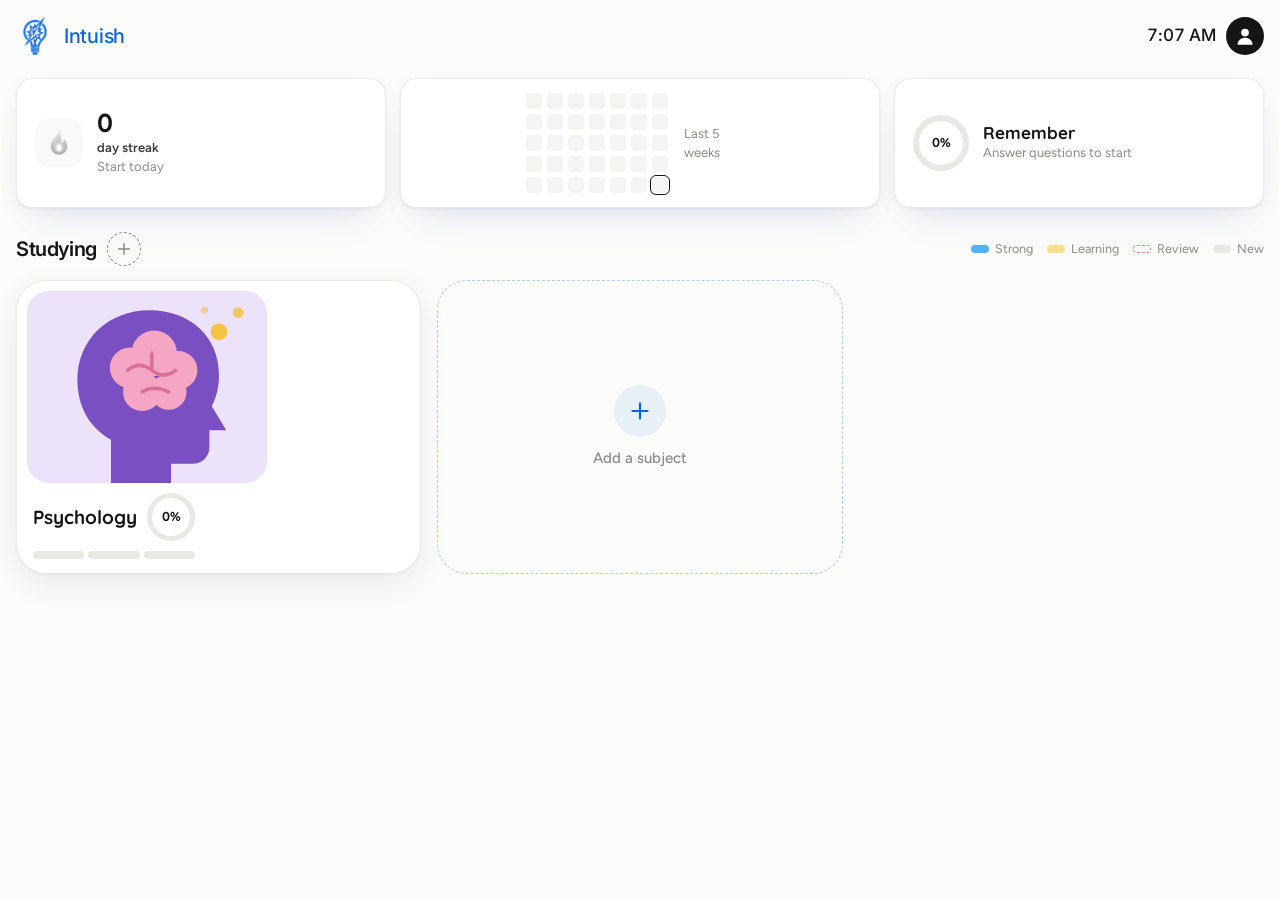
==== index.html @ 6417cefc "Intuish website and web app Website at the root, app at /app/, published to GitHub Pages by the work" ====
<!doctype html>
<html lang="en">
<head>
<meta charset="utf-8">
<meta name="viewport" content="width=device-width,initial-scale=1,viewport-fit=cover">
<meta name="apple-mobile-web-app-capable" content="yes">
<meta name="apple-mobile-web-app-title" content="Intuish">
<meta name="theme-color" content="#FBFBFA">
<title>Intuish</title>
<link rel="icon" type="image/png" href="img/favicon.png">
<link rel="apple-touch-icon" href="img/apple-touch-icon.png">
<link rel="manifest" href="manifest.webmanifest">
<link rel="preconnect" href="https://fonts.googleapis.com">
<link rel="preconnect" href="https://fonts.gstatic.com" crossorigin>
<link rel="stylesheet" href="https://fonts.googleapis.com/css2?family=Quicksand:wght@500;600;700&family=Figtree:wght@400;500;600&family=Inter:wght@400;500;600&display=swap">
<link rel="stylesheet" href="css/styles.css">
<link rel="stylesheet" href="css/app.css">
</head>
<body>

<!-- Home -->
<div id="homeView" hidden>
  <div class="wrap">
    <header class="h-top">
      <div class="h-mark"><img class="logo" src="img/logo.png" alt="" width="36" height="36">Intuish</div>
      <div class="h-right">
        <a class="rem-pill" id="remPill" href="#/remember" hidden><svg width="15" height="15" viewBox="0 0 24 24" fill="none" stroke="currentColor" stroke-width="2" stroke-linecap="round" stroke-linejoin="round"><rect x="4" y="6" width="14" height="14" rx="3"/><path d="M8 3h11a2 2 0 0 1 2 2v11"/></svg>Remember <b id="remCount">0</b></a>
        <span class="h-clock" id="homeClock">--:--</span>
        <button class="avatar" id="avatarBtn" aria-label="Settings" aria-haspopup="menu">L</button>
      </div>
    </header>
    <section class="pulse" id="pulse" aria-label="Your study rhythm"></section>
    <div class="sec-h">
      <div style="display:flex;align-items:center;gap:10px"><h3>Studying</h3><button class="addsm" id="addSubj" aria-label="Add a subject"><svg width="18" height="18" viewBox="0 0 24 24" fill="none" stroke="currentColor" stroke-width="2" stroke-linecap="round"><path d="M12 5v14M5 12h14"/></svg></button></div>
      <div class="legend"><span><i class="sw s"></i>Strong</span><span><i class="sw l"></i>Learning</span><span><i class="sw r"></i>Review</span><span><i class="sw n"></i>New</span></div>
    </div>
    <section class="grid" id="grid"></section>
  </div>
</div>

<!-- Ready screen -->
<div id="readyView" hidden>
  <div class="rv">
    <header class="rv-top"><a class="back" id="rvBack" href="#/"><svg width="18" height="18" viewBox="0 0 24 24" fill="none" stroke="currentColor" stroke-width="2" stroke-linecap="round" stroke-linejoin="round"><path d="M15 18l-6-6 6-6"/></svg><span id="rvSubj">Home</span></a><span class="course" id="rvCourse"></span><span class="brand-mini"><img src="img/logo.png" alt="" width="26" height="26"><b>Intuish</b></span></header>
    <main class="rv-main">
      <div class="rv-crumbs" id="rvCrumbs"></div>
      <h1 id="rvTitle"></h1>
      <div class="rv-facts" id="rvFacts"></div>
      <button class="rv-go" id="rvGo">I’m ready to practice <span aria-hidden="true">→</span></button>
      <button class="ghost" id="rvRestart" hidden>Start this lesson over</button>
    </main>
  </div>
</div>

<!-- Remember -->
<div id="rememberView" hidden>
  <div class="rv">
    <header class="rv-top"><a class="back" href="#/"><svg width="18" height="18" viewBox="0 0 24 24" fill="none" stroke="currentColor" stroke-width="2" stroke-linecap="round" stroke-linejoin="round"><path d="M15 18l-6-6 6-6"/></svg><span>Home</span></a><span class="course">Remember</span><span class="h-clock rem-clock" id="remClock"></span></header>
    <main class="rem-main">
      <section class="panel activity rem-panel">
        <div class="act-head"><div class="act-title"><h2 id="remTitle">Remember</h2><span class="count" id="remCountTop"></span></div><div class="dots" id="remDots"></div></div>
        <div class="act-body" id="remBody"></div>
        <div class="act-foot" id="remFoot"></div>
      </section>
    </main>
  </div>
</div>

<!-- Study Screen -->
<div id="studyView" hidden>
<div class="app" id="app">
  <header class="top">
    <a class="back" id="backBtn" href="#/"><svg width="18" height="18" viewBox="0 0 24 24" fill="none" stroke="currentColor" stroke-width="2" stroke-linecap="round" stroke-linejoin="round"><path d="M15 18l-6-6 6-6"/></svg><span id="backLabel">Home</span></a>
    <div class="course" id="courseName"></div>
    <div class="right">
      <div class="clock" aria-live="off"><b id="clock">--:--</b><span id="studying" hidden></span></div>
      <button class="icon-btn" id="moreBtn" aria-label="More" aria-haspopup="menu"><svg width="18" height="18" viewBox="0 0 24 24" fill="currentColor"><circle cx="5" cy="12" r="1.8"/><circle cx="12" cy="12" r="1.8"/><circle cx="19" cy="12" r="1.8"/></svg></button>
    </div>
  </header>

  <div class="seg-row"><div class="seg" role="group" aria-label="Show">
    <button id="segVideo" aria-pressed="false">Video</button>
    <button id="segStudy" aria-pressed="true">Study</button>
  </div></div>

  <main class="stage" id="stage" data-pane="study">
    <section class="panel lesson" aria-label="Lesson">
      <div class="lesson-head"><div class="crumbs" id="crumbs"></div><div class="meta"><span id="chanLine"></span><a id="ytLink" href="#" target="_blank" rel="noopener">Open on YouTube ↗</a></div></div>
      <h1 id="lessonTitle"></h1>

      <div class="player-slot">
      <div class="player" id="player">
        <div class="mini-bar" id="miniBar">
          <span class="t" id="miniTitle"></span>
          <button id="miniExpand" aria-label="Expand video"><svg width="16" height="16" viewBox="0 0 24 24" fill="none" stroke="currentColor" stroke-width="2" stroke-linecap="round"><path d="M4 9V4h5M20 9V4h-5M4 15v5h5M20 15v5h-5"/></svg></button>
          <button id="miniDock" aria-label="Return to split view"><svg width="16" height="16" viewBox="0 0 24 24" fill="none" stroke="currentColor" stroke-width="2" stroke-linecap="round"><rect x="3" y="5" width="18" height="14" rx="3"/><path d="M12 5v14"/></svg></button>
        </div>
        <div class="fs-top"><button class="fs-return" id="fsReturn"><svg width="18" height="18" viewBox="0 0 24 24" fill="none" stroke="currentColor" stroke-width="2" stroke-linecap="round" stroke-linejoin="round"><path d="M15 18l-6-6 6-6"/></svg>Return to Study</button><b id="fsTitle"></b></div>
        <button class="fs-note-btn" id="fsNoteBtn" aria-label="Write a note" aria-expanded="false" title="Note (N)"><svg width="18" height="18" viewBox="0 0 24 24" fill="none" stroke="currentColor" stroke-width="1.8" stroke-linecap="round" stroke-linejoin="round"><path d="M4 20h4L19 9a2.8 2.8 0 0 0-4-4L4 16z"/><path d="M13.5 6.5l4 4"/></svg></button>
        <form class="fs-note" id="fsNote" hidden><input id="fsNoteText" type="text" maxlength="280" autocomplete="off" enterkeyhint="done" placeholder="Add a note about this lesson" aria-label="New note"><button class="note-add" type="submit">Add</button></form>
        <div class="frame" id="frame">
          <div class="yt-host"><div id="yt"></div></div>
          <div class="yt-shield" id="shield" aria-hidden="true"></div>
          <div class="vid-cover" id="cover"><img id="coverImg" alt=""><div class="vid-msg" id="vidMsg" hidden></div></div>
          <button class="bigplay" id="bigPlay" aria-label="Play"><svg width="24" height="24" viewBox="0 0 24 24" fill="currentColor"><path d="M8 5.5v13l11-6.5z"/></svg></button>
        </div>
        <div class="controls">
          <button class="ctl primary" id="playBtn" aria-label="Play"></button>
          <button class="ctl hide-mini" id="backTen" aria-label="Back 10 seconds"><svg width="20" height="20" viewBox="0 0 24 24" fill="none" stroke="currentColor" stroke-width="1.8" stroke-linecap="round" stroke-linejoin="round"><path d="M3 12a9 9 0 1 0 3-6.7L3 8"/><path d="M3 3v5h5"/><text x="12" y="15.5" font-size="7.5" font-family="Figtree,Arial" font-weight="700" text-anchor="middle" fill="currentColor" stroke="none">10</text></svg></button>
          <button class="ctl hide-mini" id="fwdTen" aria-label="Forward 10 seconds"><svg width="20" height="20" viewBox="0 0 24 24" fill="none" stroke="currentColor" stroke-width="1.8" stroke-linecap="round" stroke-linejoin="round"><path d="M21 12a9 9 0 1 1-3-6.7L21 8"/><path d="M21 3v5h-5"/><text x="12" y="15.5" font-size="7.5" font-family="Figtree,Arial" font-weight="700" text-anchor="middle" fill="currentColor" stroke="none">10</text></svg></button>
          <input class="scrub" id="scrub" type="range" min="0" max="100" step="1" value="0" aria-label="Seek">
          <span class="time" id="time">0:00 / 0:00</span>
          <div class="vol hide-mini">
            <button class="ctl" id="muteBtn" aria-label="Mute"></button>
            <input id="vol" type="range" min="0" max="100" value="80" aria-label="Volume">
          </div>
          <button class="ctl hide-mini" id="speedBtn" aria-label="Playback speed">1×</button>
          <button class="ctl hide-mini expand-btn" id="expandBtn" aria-label="Expand video"><svg width="18" height="18" viewBox="0 0 24 24" fill="none" stroke="currentColor" stroke-width="2" stroke-linecap="round"><path d="M4 9V4h5M20 9V4h-5M4 15v5h5M20 15v5h-5"/></svg><span>Expand</span></button>
          <button class="ctl fs-exit" id="fsExit" aria-label="Exit full screen"><svg width="20" height="20" viewBox="0 0 24 24" fill="none" stroke="currentColor" stroke-width="2" stroke-linecap="round"><path d="M9 4v5H4M15 4v5h5M9 20v-5H4M15 20v-5h5"/></svg></button>
          <button class="ctl hide-mini" id="miniBtn" aria-label="Mini player" title="Mini player"><svg width="18" height="18" viewBox="0 0 24 24" fill="none" stroke="currentColor" stroke-width="2" stroke-linecap="round"><rect x="3" y="4" width="18" height="16" rx="3"/><rect x="12" y="12" width="6" height="5" rx="1.2" fill="currentColor" stroke="none"/></svg></button>
        </div>
      </div>
      </div>
      <div class="doc-slot" id="docSlot" hidden></div>
      <section class="notes lesson-notes" id="notes" aria-label="Notes for this lesson"></section>
    </section>

    <div class="divider" id="divider" role="separator" aria-orientation="vertical" aria-label="Resize video and study panels" tabindex="0" aria-valuemin="30" aria-valuemax="70" aria-valuenow="50"><span class="split-tip" id="splitTip">50 / 50</span></div>

    <section class="panel activity" aria-label="Study activity">
      <div class="act-head">
        <div class="act-title"><h2 id="actTitle"></h2><span class="count" id="count"></span></div>
        <div class="dots" id="dots"></div>
      </div>
      <div class="act-body" id="actBody"></div>
      <div class="act-foot" id="actFoot"></div>
    </section>
  </main>
</div>
</div>

<script src="js/art.js"></script>
<script src="js/content.js"></script>
<script src="js/content2.js"></script>
<script src="js/content3.js"></script>
<script src="js/config.js"></script>
<script src="js/app.js"></script>
</body>
</html>
---- css/styles.css ----
:root{
  --bg:#FBFBFA; --surface:#FFFFFF; --soft:#F4F4F2; --soft-2:#E6E6E3; --line:#EAEAE7;
  --ink:#151515; --ink-2:#3C3C3A; --muted:#8A8A86; --on-ink:#FFFFFF;
  --i1:#1B1B1B; --i2:#5A5A58; --i3:#A9A9A5; --i4:#D5D5D1; --i5:#FFFFFF;
  --shadow:0 1px 2px rgba(20,20,20,.04),0 10px 30px rgba(20,20,20,.07);
  --shadow-float:0 2px 6px rgba(20,20,20,.08),0 24px 60px rgba(20,20,20,.22);
  --display:"Quicksand","Nunito","Varela Round",ui-rounded,system-ui,sans-serif;
  --body:"Figtree","Helvetica Neue",Arial,system-ui,sans-serif;
}
@media (prefers-color-scheme:dark){
  :root:not([data-theme="light"]){
    color-scheme:dark;
    --bg:#0E0E0F; --surface:#18181A; --soft:#212124; --soft-2:#2A2A2D; --line:#2C2C30;
    --ink:#F1F1EE; --ink-2:#CBCBC7; --muted:#8A8A86; --on-ink:#121212;
    --i1:#F1F1EE; --i2:#9A9A96; --i3:#55555A; --i4:#34343A; --i5:#18181A;
    --shadow:0 1px 2px rgba(0,0,0,.3),0 10px 30px rgba(0,0,0,.35);
    --shadow-float:0 2px 6px rgba(0,0,0,.4),0 24px 60px rgba(0,0,0,.6);
  }
}
:root[data-theme="dark"]{
  color-scheme:dark;
  --bg:#0E0E0F; --surface:#18181A; --soft:#212124; --soft-2:#2A2A2D; --line:#2C2C30;
  --ink:#F1F1EE; --ink-2:#CBCBC7; --muted:#8A8A86; --on-ink:#121212;
  --i1:#F1F1EE; --i2:#9A9A96; --i3:#55555A; --i4:#34343A; --i5:#18181A;
  --shadow:0 1px 2px rgba(0,0,0,.3),0 10px 30px rgba(0,0,0,.35);
  --shadow-float:0 2px 6px rgba(0,0,0,.4),0 24px 60px rgba(0,0,0,.6);
}
*,*::before,*::after{box-sizing:border-box}
body{margin:0;background:var(--bg);color:var(--ink);font-family:var(--body);font-size:15px;line-height:1.45;-webkit-font-smoothing:antialiased}
button{font:inherit;color:inherit;background:none;border:0;cursor:pointer;padding:0;text-align:inherit}
a{color:inherit;text-decoration:none}
button:focus-visible,a:focus-visible{outline:2px solid var(--ink);outline-offset:3px}
svg{display:block}

.wrap{max-width:1280px;margin:0 auto;padding-inline:16px;padding-block:12px 16px;display:flex;flex-direction:column;gap:14px;height:100vh;height:100dvh}
.h-top{display:flex;align-items:center;justify-content:space-between;gap:12px;min-height:48px}
.h-mark{display:flex;align-items:center;gap:10px;font-family:var(--display);font-weight:700;font-size:18px}
.h-mark i{width:38px;height:38px;border-radius:12px;background:var(--ink);color:var(--on-ink);display:grid;place-items:center}
.h-right{display:flex;align-items:center;gap:10px}
.h-clock{font-family:var(--display);font-weight:700;font-size:17px;font-variant-numeric:tabular-nums}
.avatar{width:38px;height:38px;border-radius:50%;background:var(--ink);color:var(--on-ink);display:grid;place-items:center;font-family:var(--display);font-weight:700}

.row1{display:grid;grid-template-columns:minmax(0,2fr) minmax(0,1fr);gap:16px}
/* Continue */
.cont{display:grid;grid-template-columns:minmax(0,1.15fr) minmax(0,1fr);gap:20px;align-items:center;background:var(--surface);color:var(--ink);border:1px solid var(--line);border-radius:30px;padding:14px 22px 14px 14px;box-shadow:var(--shadow);transition:transform .2s}
.cont:hover{transform:translateY(-2px)}
.thumb{position:relative;aspect-ratio:16/10;border-radius:20px;overflow:hidden;background:linear-gradient(160deg,#D6D6D2,#A8A8A3)}
.thumb .play{position:absolute;left:50%;top:44%;transform:translate(-50%,-50%);width:58px;height:58px;border-radius:50%;background:rgba(18,18,18,.82);color:#fff;display:grid;place-items:center}
.thumb .bar{position:absolute;left:14px;right:14px;bottom:12px;height:4px;border-radius:4px;background:rgba(255,255,255,.45)}
.thumb .bar b{display:block;height:100%;width:39%;border-radius:4px;background:#fff}
.cont-info{display:flex;flex-direction:column;gap:12px;min-width:0}
.h-tag{align-self:flex-start;display:inline-flex;align-items:center;gap:6px;height:28px;padding:0 12px;border-radius:999px;background:var(--soft);font-size:13px;font-weight:600}
.cont h2{margin:0;font-family:var(--display);font-weight:700;font-size:clamp(22px,2.6vw,32px);line-height:1.12;text-wrap:balance}
.facts{display:flex;gap:16px;flex-wrap:wrap;font-size:13.5px;color:var(--muted);font-variant-numeric:tabular-nums}
.facts span{display:inline-flex;align-items:center;gap:6px}
.go{align-self:flex-start;width:52px;height:52px;border-radius:50%;background:var(--ink);color:var(--on-ink);display:grid;place-items:center;margin-top:4px}

/* Remember */
.side{display:grid;grid-template-rows:1fr auto;gap:16px}
.card{background:var(--surface);border-radius:30px;box-shadow:var(--shadow)}
.rem{padding:20px;display:flex;align-items:center;gap:18px;transition:transform .2s}
.rem:hover{transform:translateY(-2px)}
.stack{position:relative;width:92px;height:104px;flex:none}
.stack i{position:absolute;inset:0;border-radius:18px;border:1.5px solid var(--line);background:var(--surface)}
.stack i:nth-child(1){transform:rotate(-10deg) translate(-6px,4px);background:var(--soft)}
.stack i:nth-child(2){transform:rotate(-4deg) translate(-2px,2px);background:var(--soft)}
.stack i:nth-child(3){display:grid;place-items:center;border-color:var(--ink);font-family:var(--display);font-weight:700;font-size:40px;font-variant-numeric:tabular-nums}
.rem-t{display:flex;flex-direction:column;gap:4px}
.rem-t b{font-family:var(--display);font-size:20px;font-weight:700}
.rem-t span{font-size:13.5px;color:var(--muted)}
.week{padding:16px 20px;display:flex;flex-direction:column;gap:10px}
.week-bars{display:grid;grid-template-columns:repeat(7,1fr);gap:8px;align-items:end;height:64px}
.week-bars div{display:flex;flex-direction:column;align-items:center;gap:6px;height:100%;justify-content:flex-end}
.week-bars b{width:100%;max-width:26px;border-radius:8px;background:var(--soft-2)}
.week-bars b.on{background:var(--ink)}
.week-bars span{font-size:11px;color:var(--muted);font-weight:600}
.week-h{display:flex;justify-content:space-between;align-items:baseline;font-size:13px;color:var(--muted)}
.week-h b{font-family:var(--display);color:var(--ink);font-size:17px;font-variant-numeric:tabular-nums}

/* Subjects */
.sec-h{display:flex;align-items:center;justify-content:space-between;gap:12px;margin-top:6px}
.sec-h h3{margin:0;font-family:var(--display);font-weight:700;font-size:20px}
.legend{display:flex;gap:14px;font-size:12.5px;color:var(--muted);flex-wrap:wrap}
.legend span{display:inline-flex;align-items:center;gap:6px}
.sw{width:18px;height:8px;border-radius:4px}
.sw.s{background:var(--ink)} .sw.l{background:var(--i3)} .sw.r{border:1.5px dashed var(--muted)} .sw.n{background:var(--soft-2)}
.grid{flex:1;min-height:0;display:grid;grid-template-columns:repeat(3,minmax(0,1fr));grid-template-rows:repeat(2,minmax(0,1fr));gap:16px}
.tile{position:relative;display:flex;flex-direction:column;background:var(--surface);border-radius:30px;box-shadow:var(--shadow);overflow:hidden;transition:transform .2s,box-shadow .2s;text-align:left}
.tile:hover{transform:translateY(-3px);box-shadow:var(--shadow-float)}
.art{flex:1;min-height:0;background:var(--soft);margin:10px 10px 0;border-radius:22px;display:grid;place-items:center;overflow:hidden}
.p-head .art{flex:none}
.art svg{width:100%;height:100%}
.tile-b{padding:14px 16px 16px;display:flex;flex-direction:column;gap:12px}
.tile-h{display:flex;align-items:center;justify-content:space-between;gap:10px}
.tile-h b{font-family:var(--display);font-weight:700;font-size:19px}
.segs{display:flex;gap:4px}
.segs i{flex:1;height:8px;border-radius:4px;background:var(--soft-2)}
.segs i.s{background:var(--ink)} .segs i.l{background:var(--i3)} .segs i.r{background:transparent;border:1.5px dashed var(--muted)}
.ring{position:relative;flex:none}
.ring span{position:absolute;inset:0;display:grid;place-items:center;font-family:var(--display);font-weight:700;font-size:13px;font-variant-numeric:tabular-nums}
.due{position:absolute;top:20px;right:20px;min-width:28px;height:28px;padding:0 8px;border-radius:999px;background:var(--ink);color:var(--on-ink);display:grid;place-items:center;font-size:13px;font-weight:700}
.addsm{width:34px;height:34px;border-radius:50%;border:1.5px dashed var(--muted);display:grid;place-items:center;color:var(--muted)}
.addsm:hover{border-color:var(--ink);color:var(--ink)}
.add{display:grid;place-items:center;border:2px dashed var(--line);border-radius:30px;min-height:120px;color:var(--muted);transition:border-color .2s,color .2s}
.add:hover{border-color:var(--ink);color:var(--ink)}
.add div{display:flex;flex-direction:column;align-items:center;gap:8px;font-weight:600;font-size:14px}

/* Video cards */
.rail{display:grid;grid-auto-flow:column;grid-auto-columns:minmax(230px,1fr);gap:16px;overflow-x:auto;scroll-snap-type:x mandatory;padding-bottom:6px;scrollbar-width:thin}
.vcard{display:flex;flex-direction:column;gap:10px;scroll-snap-align:start;min-width:0}
.vthumb{position:relative;aspect-ratio:16/9;border-radius:18px;overflow:hidden;background:var(--soft-2);box-shadow:var(--shadow);transition:transform .2s}
.vcard:hover .vthumb{transform:translateY(-2px)}
.vthumb svg{position:absolute;inset:0}
.dur{position:absolute;right:8px;bottom:10px;background:rgba(0,0,0,.82);color:#fff;font-size:11.5px;font-weight:600;padding:2px 6px;border-radius:6px;font-variant-numeric:tabular-nums}
.vprog{position:absolute;left:0;right:0;bottom:0;height:4px;background:rgba(255,255,255,.45)}
.vprog b{display:block;height:100%;background:#FF0033}
.vmeta{display:grid;grid-template-columns:34px 1fr;gap:10px;align-items:start}
.av{width:34px;height:34px;border-radius:50%;display:grid;place-items:center;color:#fff;font-weight:700;font-size:13px}
.vmeta b{display:block;font-weight:600;font-size:14.5px;line-height:1.3;display:-webkit-box;-webkit-line-clamp:2;-webkit-box-orient:vertical;overflow:hidden}
.vmeta span{font-size:12.5px;color:var(--muted)}
.lessons{display:grid;grid-template-columns:repeat(auto-fill,minmax(200px,1fr));gap:14px}
.thumb>svg{position:absolute;inset:0}

/* Subject view */
.scrim{position:fixed;inset:0;z-index:50;background:rgba(14,14,15,.35);display:grid;place-items:center;padding:16px;animation:fade .2s ease both}
@keyframes fade{from{opacity:.001}to{opacity:1}}
@keyframes rise{from{opacity:.001;transform:translateY(10px)}to{opacity:1;transform:none}}
.h-panel{width:min(880px,100%);max-height:calc(100% - 16px);overflow:auto;background:var(--surface);border-radius:32px;box-shadow:var(--shadow-float);padding:20px;display:flex;flex-direction:column;gap:20px;animation:rise .3s ease both}
.p-head{display:grid;grid-template-columns:140px 1fr auto;gap:20px;align-items:center}
.p-head .art{margin:0;aspect-ratio:1;border-radius:24px}
.p-head h2{margin:0;font-family:var(--display);font-weight:700;font-size:30px}
.p-head p{margin:4px 0 0;color:var(--muted);font-size:14px}
.x{width:40px;height:40px;border-radius:50%;background:var(--soft);display:grid;place-items:center;align-self:start}
.orbs{display:grid;grid-template-columns:repeat(auto-fill,minmax(118px,1fr));gap:18px 12px}
.orb{display:flex;flex-direction:column;align-items:center;gap:8px;text-align:center;border-radius:20px;padding:8px 4px}
.orb:hover .globe{transform:scale(1.05)}
.orb[aria-pressed="true"] .globe{outline:2px solid var(--ink);outline-offset:4px}
.globe{width:92px;height:92px;border-radius:50%;transition:transform .2s}
.orb b{font-size:13.5px;font-weight:600;line-height:1.25}
.orb small{font-size:12px;color:var(--muted);font-variant-numeric:tabular-nums;margin-top:-6px}
.detail{display:flex;align-items:center;gap:14px;flex-wrap:wrap;padding:14px 16px;border-radius:22px;background:var(--soft);animation:rise .25s ease both}
.detail .h-t{flex:1;min-width:160px}
.detail .h-t b{display:block;font-family:var(--display);font-size:18px;font-weight:700}
.detail .h-t span{font-size:13px;color:var(--muted)}
.act{height:44px;padding:0 16px;border-radius:999px;display:inline-flex;align-items:center;gap:8px;font-weight:600;font-size:14px;background:var(--surface);border:1.5px solid var(--line)}
.act:hover{border-color:var(--ink)}
.act.h-primary{background:var(--ink);color:var(--on-ink);border-color:var(--ink)}

@media (max-width:860px), (max-height:560px){ .wrap{height:auto} .grid{grid-template-columns:repeat(2,minmax(0,1fr));grid-template-rows:none;grid-auto-rows:minmax(240px,auto)} .grid .art{flex:none;aspect-ratio:10/8} }
@media (max-width:860px){ .row1{grid-template-columns:1fr} .side{grid-template-columns:1fr 1fr;grid-template-rows:auto} }
@media (max-width:560px){
  .cont{grid-template-columns:1fr;padding:12px 12px 18px}
  .cont-info{padding-inline:6px}
  .side{grid-template-columns:1fr}
  .grid{gap:12px}
  .tile-b{padding:12px}
  .tile-h b{font-size:16px}
  .p-head{grid-template-columns:80px 1fr auto;gap:14px}
  .p-head h2{font-size:22px}
  .legend{display:none}
}
.card,.tile{border:1px solid var(--line)}
@media (prefers-reduced-motion:reduce){*,*::before,*::after{animation:none!important;transition:none!important}}

/* ===== Study Screen ===== */

:root{
  --bg:#FBFBFA; --surface:#FFFFFF; --soft:#F4F4F2; --soft-2:#E8E8E5; --line:#EAEAE7;
  --ink:#151515; --ink-2:#3C3C3A; --muted:#8A8A86; --on-ink:#FFFFFF;
  --video-a:#D6D6D2; --video-b:#B4B4AF; --figure:#4A4A48; --figure-2:#6A6A67;
  --shadow:0 1px 2px rgba(20,20,20,.04),0 10px 30px rgba(20,20,20,.07);
  --shadow-float:0 2px 6px rgba(20,20,20,.08),0 24px 60px rgba(20,20,20,.22);
  --r-panel:28px; --r-md:18px; --r-pill:999px;
  --display:"Quicksand","Nunito","Varela Round",ui-rounded,system-ui,sans-serif;
  --body:"Figtree","Helvetica Neue",Arial,system-ui,sans-serif;
}
@media (prefers-color-scheme:dark){
  :root:not([data-theme="light"]){
    color-scheme:dark;
    --bg:#0E0E0F; --surface:#18181A; --soft:#212124; --soft-2:#2A2A2D; --line:#2C2C30;
    --ink:#F1F1EE; --ink-2:#CBCBC7; --muted:#8A8A86; --on-ink:#121212;
    --video-a:#2B2B2E; --video-b:#1E1E20; --figure:#0F0F10; --figure-2:#3A3A3E;
    --shadow:0 1px 2px rgba(0,0,0,.3),0 10px 30px rgba(0,0,0,.35);
    --shadow-float:0 2px 6px rgba(0,0,0,.4),0 24px 60px rgba(0,0,0,.6);
  }
}
:root[data-theme="dark"]{
  color-scheme:dark;
  --bg:#0E0E0F; --surface:#18181A; --soft:#212124; --soft-2:#2A2A2D; --line:#2C2C30;
  --ink:#F1F1EE; --ink-2:#CBCBC7; --muted:#8A8A86; --on-ink:#121212;
  --video-a:#2B2B2E; --video-b:#1E1E20; --figure:#0F0F10; --figure-2:#3A3A3E;
  --shadow:0 1px 2px rgba(0,0,0,.3),0 10px 30px rgba(0,0,0,.35);
  --shadow-float:0 2px 6px rgba(0,0,0,.4),0 24px 60px rgba(0,0,0,.6);
}
*,*::before,*::after{box-sizing:border-box}
html,body{height:100%}
body.in-study{overflow:hidden}
body{background:var(--bg);color:var(--ink);font-family:var(--body);font-size:15px;line-height:1.5;-webkit-font-smoothing:antialiased}
button{font:inherit;color:inherit;background:none;border:0;cursor:pointer;padding:0}
button:focus-visible,a:focus-visible,input:focus-visible,textarea:focus-visible,[tabindex]:focus-visible{outline:2px solid var(--ink);outline-offset:2px}
svg{display:block}

.app{height:100%;display:grid;grid-template-rows:auto minmax(0,1fr);gap:12px;padding:12px 16px 16px}

/* Top bar */
.top{display:grid;grid-template-columns:1fr auto 1fr;align-items:center;gap:12px;min-height:44px}
.back{justify-self:start;display:inline-flex;align-items:center;gap:6px;height:36px;padding:0 14px 0 10px;border-radius:var(--r-pill);background:var(--surface);border:1px solid var(--line);font-weight:500;font-size:14px}
.back:hover{border-color:var(--ink)}
.course{font-family:var(--display);font-weight:600;font-size:17px;letter-spacing:.01em;text-align:center;white-space:nowrap;overflow:hidden;text-overflow:ellipsis}
.right{justify-self:end;display:flex;align-items:center;gap:10px}
.clock{text-align:right;line-height:1.15}
.clock b{display:block;font-family:var(--display);font-weight:700;font-size:17px;font-variant-numeric:tabular-nums}
.clock span{font-size:11.5px;color:var(--muted);font-variant-numeric:tabular-nums}
.icon-btn{width:36px;height:36px;border-radius:50%;display:grid;place-items:center;background:var(--surface);border:1px solid var(--line)}
.icon-btn:hover{border-color:var(--ink)}

/* Segmented toggle (portrait) */
.seg{display:none;justify-self:center;background:var(--surface);border:1px solid var(--line);border-radius:var(--r-pill);padding:3px}
.seg button{height:30px;padding:0 18px;border-radius:var(--r-pill);font-size:13.5px;font-weight:500;color:var(--muted)}
.seg button[aria-pressed="true"]{background:var(--ink);color:var(--on-ink)}

/* Stage */
.stage{display:grid;grid-template-columns:minmax(0,1fr) 16px minmax(0,1fr);min-height:0;position:relative}
.panel{background:var(--surface);border-radius:var(--r-panel);box-shadow:var(--shadow);min-height:0;min-width:0;display:flex;flex-direction:column}
.lesson{padding:18px 20px 16px;gap:12px;overflow:hidden}
.lesson-head{display:flex;align-items:center;justify-content:space-between;gap:10px;flex-wrap:wrap}
.lesson-head .meta{gap:12px}
.player-slot{flex:1 1 auto;min-height:0;container-type:size;display:flex;justify-content:center;align-items:flex-start}
.crumbs{display:flex;align-items:center;gap:6px;font-size:12.5px;color:var(--muted);flex-wrap:wrap}
.crumbs i{font-style:normal;opacity:.6}
.lesson h1{font-family:var(--display);font-weight:600;font-size:clamp(20px,2.1vw,26px);line-height:1.2;margin:2px 0 0;text-wrap:balance}

.player{width:min(100cqw,calc((100cqh - 54px) * 16 / 9));margin-inline:auto;display:flex;flex-direction:column;gap:10px}
.mini-bar{display:none}
.frame{position:relative;aspect-ratio:16/9;max-width:100%;border-radius:var(--r-md);overflow:hidden;background:linear-gradient(160deg,var(--video-a),var(--video-b))}
.frame iframe,#yt{position:absolute;inset:0;width:100%;height:100%;border:0}
.sim{position:absolute;inset:0;cursor:pointer}
.sim .shape{position:absolute;border-radius:22px;background:var(--video-a);opacity:.55}
.sim .figure{position:absolute;left:50%;bottom:0;transform:translateX(-50%);width:44%;height:86%}
.sim .tag{position:absolute;left:12px;top:12px;font-size:11px;font-weight:600;letter-spacing:.06em;text-transform:uppercase;padding:4px 10px;border-radius:var(--r-pill);background:var(--surface);color:var(--ink-2)}
.caption{position:absolute;left:50%;bottom:14px;transform:translateX(-50%);max-width:86%;text-align:center;font-size:clamp(12px,1.25vw,14.5px);line-height:1.35;padding:6px 12px;border-radius:12px;background:rgba(18,18,18,.82);color:#fff}
.bigplay{position:absolute;left:50%;top:44%;transform:translate(-50%,-50%);width:64px;height:64px;border-radius:50%;background:rgba(18,18,18,.82);color:#fff;display:grid;place-items:center;transition:opacity .2s}
.frame.playing .bigplay{opacity:0;pointer-events:none}

.controls{display:flex;align-items:center;gap:4px;flex-wrap:nowrap}
@container (max-width:560px){ .player-slot .vol input,.player-slot .expand-btn span{display:none} }
@container (max-width:420px){ .player-slot #backTen,.player-slot #fwdTen,.player-slot #speedBtn{display:none} }
.ctl{height:34px;min-width:34px;padding:0 8px;border-radius:var(--r-pill);display:inline-grid;place-items:center;grid-auto-flow:column;gap:6px;font-size:13px;font-weight:500;color:var(--ink-2)}
.ctl:hover{background:var(--soft)}
.ctl.primary{background:var(--ink);color:var(--on-ink);width:38px;height:38px;padding:0}
.ctl.primary:hover{background:var(--ink)}
.time{font-size:12.5px;color:var(--muted);font-variant-numeric:tabular-nums;padding:0 4px;white-space:nowrap}
.scrub{flex:1 1 90px;min-width:60px}
.grow{flex:1}
input[type=range]{-webkit-appearance:none;appearance:none;height:18px;background:transparent;cursor:pointer;--p:0%}
input[type=range]::-webkit-slider-runnable-track{height:4px;border-radius:4px;background:linear-gradient(to right,var(--ink) var(--p),var(--soft-2) var(--p))}
input[type=range]::-moz-range-track{height:4px;border-radius:4px;background:var(--soft-2)}
input[type=range]::-moz-range-progress{height:4px;border-radius:4px;background:var(--ink)}
input[type=range]::-webkit-slider-thumb{-webkit-appearance:none;width:14px;height:14px;border-radius:50%;background:var(--ink);margin-top:-5px;border:2px solid var(--surface)}
input[type=range]::-moz-range-thumb{width:12px;height:12px;border-radius:50%;background:var(--ink);border:2px solid var(--surface)}
.vol{display:flex;align-items:center}
.vol input{width:56px}
.meta{display:flex;align-items:center;justify-content:space-between;gap:10px;font-size:13px;color:var(--muted);flex-wrap:wrap}
.meta b{color:var(--ink-2);font-weight:600}
.meta a{color:var(--muted);text-underline-offset:3px}
.meta a:hover{color:var(--ink)}
.lesson-foot{margin-top:auto;display:flex;flex-direction:column;gap:10px}
.ready{height:48px;border-radius:var(--r-pill);border:1.5px solid var(--ink);font-weight:600;display:flex;align-items:center;justify-content:center;gap:8px;font-size:15px}
.ready:hover{background:var(--ink);color:var(--on-ink)}
.lesson-foot .return-btn{display:none}

/* Divider */
.divider{position:relative;cursor:col-resize;touch-action:none;display:grid;place-items:center}
.divider::before{content:"";width:4px;height:44px;border-radius:4px;background:var(--line);transition:background .15s,height .15s}
.divider:hover::before,.divider.drag::before,.divider:focus-visible::before{background:var(--ink);height:64px}
.divider:focus-visible{outline:none}
.split-tip{position:absolute;top:50%;left:50%;transform:translate(-50%,-50%) translateY(-54px);background:var(--ink);color:var(--on-ink);font-size:12px;font-weight:600;padding:4px 10px;border-radius:var(--r-pill);white-space:nowrap;opacity:0;pointer-events:none;transition:opacity .15s;font-variant-numeric:tabular-nums}
.divider.drag .split-tip{opacity:1}
.stage.dragging iframe{pointer-events:none}
.stage.dragging{user-select:none;cursor:col-resize}

/* Activity */
.activity{overflow:hidden}
.act-head{padding:20px 24px 0;display:flex;flex-direction:column;gap:12px}
.act-title{display:flex;justify-content:space-between;align-items:baseline;gap:12px}
.act-title h2{margin:0;font-family:var(--display);font-weight:600;font-size:18px}
.count{font-family:var(--display);font-weight:700;font-variant-numeric:tabular-nums;font-size:16px;color:var(--ink-2)}
.dots{display:grid;grid-auto-flow:column;grid-auto-columns:1fr;gap:4px}
.dots i{height:3px;border-radius:3px;background:var(--soft-2)}
.dots i.done{background:var(--ink)}
.dots i.now{background:var(--muted)}
.act-body{flex:1;overflow:auto;padding:26px 24px 20px;display:flex;flex-direction:column}
.view{display:flex;flex-direction:column;gap:18px;max-width:620px;width:100%;margin-inline:auto;animation:rise .35s ease both}
@keyframes rise{from{opacity:.001;transform:translateY(8px)}to{opacity:1;transform:none}}
.eyebrow{display:flex;align-items:center;gap:8px;flex-wrap:wrap;font-size:12px;font-weight:600;letter-spacing:.07em;text-transform:uppercase;color:var(--muted)}
.chip{display:inline-flex;align-items:center;gap:6px;height:26px;padding:0 10px;border-radius:var(--r-pill);background:var(--soft);font-size:12px;font-weight:500;letter-spacing:0;text-transform:none;color:var(--ink-2)}
button.chip:hover{background:var(--soft-2)}
.prompt{font-family:var(--display);font-weight:600;font-size:clamp(20px,2vw,25px);line-height:1.3;margin:0;text-wrap:balance}
.lead{margin:0;color:var(--ink-2);max-width:60ch}
.muted{color:var(--muted)}
.options{display:flex;flex-direction:column;gap:10px;margin:0;padding:0;border:0}
.opt{display:flex;align-items:center;gap:14px;width:100%;text-align:left;padding:12px 16px 12px 12px;border-radius:var(--r-md);border:1.5px solid var(--line);background:var(--surface);font-size:15.5px;transition:border-color .15s,background .15s}
.opt:hover:not([disabled]){border-color:var(--muted)}
.opt .k{flex:none;width:30px;height:30px;border-radius:50%;display:grid;place-items:center;background:var(--soft);font-weight:600;font-size:13px}
.opt[aria-checked="true"]{border-color:var(--ink)}
.opt[aria-checked="true"] .k{background:var(--ink);color:var(--on-ink)}
.opt.right{background:var(--ink);color:var(--on-ink);border-color:var(--ink)}
.opt.right .k{background:var(--on-ink);color:var(--ink)}
.opt.wrong{border-style:dashed;border-color:var(--muted);color:var(--muted)}
.opt.wrong .k{background:transparent;border:1.5px dashed var(--muted);color:var(--muted)}
.opt[disabled]{cursor:default}
.opt .mark{margin-left:auto;flex:none}
textarea{width:100%;min-height:120px;resize:vertical;border:1.5px solid var(--line);border-radius:var(--r-md);padding:14px 16px;font:inherit;background:var(--surface);color:var(--ink)}
textarea:focus{border-color:var(--ink);outline:none}
.label{font-size:13px;font-weight:600;color:var(--ink-2)}
.hint{display:flex;gap:12px;padding:14px 16px;border-radius:var(--r-md);background:var(--soft);font-size:14.5px;color:var(--ink-2)}
.hint svg{flex:none;margin-top:2px}
.feedback{display:flex;flex-direction:column;gap:6px;padding:16px 18px;border-radius:var(--r-md);border:1.5px solid var(--line);animation:rise .3s ease both}
.feedback h3{margin:0;font-family:var(--display);font-weight:700;font-size:18px}
.feedback p{margin:0;color:var(--ink-2)}
.feedback .row{display:flex;align-items:center;gap:10px;flex-wrap:wrap;margin-top:6px}
.flag{display:inline-flex;align-items:center;gap:6px;height:28px;padding:0 12px;border-radius:var(--r-pill);border:1px solid var(--line);font-size:12.5px;font-weight:500;color:var(--ink-2)}
.flag[aria-pressed="true"]{background:var(--ink);color:var(--on-ink);border-color:var(--ink)}
.act-foot{padding:14px 24px 20px;display:flex;align-items:center;gap:8px;border-top:1px solid var(--line)}
.act-foot .grow{flex:1}
.ghost{height:40px;padding:0 14px;border-radius:var(--r-pill);display:inline-flex;align-items:center;gap:7px;font-size:14px;font-weight:500;color:var(--ink-2)}
.ghost:hover{background:var(--soft)}
.btn{height:46px;padding:0 22px;border-radius:var(--r-pill);background:var(--ink);color:var(--on-ink);font-weight:600;display:inline-flex;align-items:center;gap:8px;font-size:15px;transition:opacity .15s}
.btn[disabled]{opacity:.28;cursor:not-allowed}
.btn.outline{background:transparent;color:var(--ink);border:1.5px solid var(--ink)}
.stats{display:grid;grid-template-columns:repeat(3,minmax(0,1fr));gap:10px}
.stat{padding:14px 16px;border-radius:var(--r-md);background:var(--soft)}
.stat b{display:block;font-family:var(--display);font-weight:700;font-size:22px;font-variant-numeric:tabular-nums}
.stat span{font-size:12.5px;color:var(--muted)}
.big{font-family:var(--display);font-weight:700;font-size:clamp(56px,7vw,84px);line-height:1;letter-spacing:-.02em;font-variant-numeric:tabular-nums}
.big small{font-size:.42em;color:var(--muted);font-weight:600;letter-spacing:0}
.list{display:flex;flex-direction:column;gap:10px}
.item{padding:14px 16px;border-radius:var(--r-md);border:1.5px solid var(--line);display:flex;flex-direction:column;gap:4px}
.item b{font-weight:600}
.item p{margin:0;color:var(--ink-2);font-size:14.5px}
.center-v{margin-block:auto}

/* Modes */
.stage.expanded{grid-template-columns:minmax(0,1fr) 0 0 !important}
.stage.expanded .divider,.stage.expanded .activity{display:none}
.stage.expanded .expand-btn{display:none}

/* Picture in picture active */
.pip-note{display:none}
.stage.pip .player{display:none}
.stage.pip .pip-note{width:min(100cqw,calc(100cqh * 16 / 9));display:flex;flex-direction:column;align-items:center;justify-content:center;gap:8px;text-align:center;aspect-ratio:16/9;border-radius:var(--r-md);background:var(--soft);padding:20px;color:var(--ink-2)}
.stage.pip .pip-note span{font-size:13.5px;color:var(--muted);max-width:34ch}
.stage.pip .pip-note .btn{height:40px;margin-top:6px}
/* Expanded = full-screen theater, like YouTube */
.stage.expanded .player{position:fixed;inset:0;z-index:45;width:100%;max-width:none;margin:0;display:block;background:#000;color:#fff}
.stage.expanded .frame{position:absolute;inset:0;aspect-ratio:auto;border-radius:0;background:#000}
.stage.expanded .sim{inset:auto;top:50%;left:50%;transform:translate(-50%,-50%);width:min(100vw,calc(100vh * 16 / 9));aspect-ratio:16/9}
.stage.expanded .sim .tag{display:none}
.stage.expanded .caption{bottom:112px;font-size:clamp(15px,1.6vw,22px);padding:8px 16px;transition:bottom .25s}
.stage.expanded .bigplay{top:50%;width:84px;height:84px}
.stage.expanded .controls{position:absolute;left:0;right:0;bottom:0;z-index:2;gap:6px;padding:64px max(24px,env(safe-area-inset-right,0px)) max(20px,env(safe-area-inset-bottom,0px)) max(24px,env(safe-area-inset-left,0px));background:linear-gradient(to top,rgba(0,0,0,.8),rgba(0,0,0,0));--ink:#FFFFFF;--soft-2:rgba(255,255,255,.3);--surface:#000;--on-ink:#000;--soft:rgba(255,255,255,.14);--ink-2:#FFFFFF;--muted:rgba(255,255,255,.75);transition:opacity .25s}
.stage.expanded .controls .ctl{height:40px;min-width:40px}
.stage.expanded .controls .ctl.primary{width:44px;height:44px}
.fs-top{display:none}
.stage.expanded .fs-top{display:flex;position:absolute;top:0;left:0;right:0;z-index:2;align-items:center;gap:14px;padding:max(18px,env(safe-area-inset-top,0px)) 24px 48px;background:linear-gradient(to bottom,rgba(0,0,0,.7),rgba(0,0,0,0));transition:opacity .25s}
.fs-top b{font-family:var(--display);font-weight:600;font-size:18px;white-space:nowrap;overflow:hidden;text-overflow:ellipsis}
.fs-return{flex:none;display:inline-flex;align-items:center;gap:8px;height:40px;padding:0 16px 0 12px;border-radius:999px;background:rgba(255,255,255,.14);color:#fff;font-weight:600;font-size:14px}
.fs-return:hover{background:rgba(255,255,255,.24)}
.fs-exit{display:none}
.stage.expanded .fs-exit{display:inline-grid}
.stage.expanded .player.idle{cursor:none}
.stage.expanded .player.idle .controls,.stage.expanded .player.idle .fs-top{opacity:0;pointer-events:none}
.stage.expanded .player.idle .caption{bottom:40px}
.stage.expanded .ready{display:none}
.stage.mini{grid-template-columns:0 0 minmax(0,1fr) !important}
.stage.mini .divider{display:none}
.stage.mini .lesson{padding:0;overflow:visible;box-shadow:none;background:none}
.stage.mini .lesson>*:not(.player-slot){display:none}
.stage.mini .player-slot,.stage.expanded .player-slot{container-type:normal}
.stage.mini .player{position:fixed;z-index:40;width:min(340px,calc(100vw - 32px));left:var(--mx,auto);top:var(--my,auto);right:var(--mr,24px);bottom:var(--mb,24px);background:var(--surface);border-radius:22px;padding:8px;gap:8px;box-shadow:var(--shadow-float)}
.stage.mini .mini-bar{display:flex;align-items:center;gap:4px;cursor:grab;touch-action:none;padding:0 2px 0 8px;height:30px;font-size:12.5px;font-weight:600;color:var(--ink-2)}
.stage.mini .mini-bar .t{flex:1;white-space:nowrap;overflow:hidden;text-overflow:ellipsis}
.stage.mini .mini-bar button{width:28px;height:28px;border-radius:50%;display:grid;place-items:center}
.stage.mini .mini-bar button:hover{background:var(--soft)}
.stage.mini .frame{border-radius:14px}
.stage.mini .controls .hide-mini{display:none}
.stage.mini .caption{font-size:11px;bottom:8px}
.stage.mini .sim .tag{display:none}
.stage.mini .bigplay{width:44px;height:44px}
.dragging-mini{user-select:none}
.dragging-mini .mini-bar{cursor:grabbing}
.dragging-mini iframe{pointer-events:none}

/* Portrait / narrow */
.app.narrow{grid-template-rows:auto auto minmax(0,1fr)}
.app.narrow .seg{display:inline-flex}
.app.narrow .stage{grid-template-columns:minmax(0,1fr) !important}
.app.narrow .divider{display:none}
.app.narrow .stage:not(.mini)[data-pane="video"] .activity{display:none}
.app.narrow .stage:not(.mini):not(.expanded)[data-pane="study"] .lesson{display:none}
.app.narrow .stage.mini .lesson{position:absolute}

.app.narrow .clock span{display:none}
.app:not(.narrow) .seg-row{display:none}
.seg-row{display:flex;justify-content:center}

/* Overlays */
.menu{position:fixed;z-index:60;min-width:230px;background:var(--surface);border:1px solid var(--line);border-radius:18px;box-shadow:var(--shadow-float);padding:6px;display:flex;flex-direction:column}
.menu button{display:flex;align-items:center;justify-content:space-between;gap:16px;height:40px;padding:0 12px;border-radius:12px;font-size:14px;text-align:left}
.menu button:hover{background:var(--soft)}
.menu hr{border:0;border-top:1px solid var(--line);margin:4px 6px}
.menu kbd{font-family:var(--body);font-size:11.5px;color:var(--muted)}
.sheet-wrap{position:fixed;inset:0;z-index:70;background:rgba(14,14,15,.35);display:grid;place-items:center;padding:16px;animation:fade .2s ease both}
@keyframes fade{from{opacity:.001}to{opacity:1}}
.sheet{width:min(560px,100%);max-height:calc(100% - 32px);overflow:auto;background:var(--surface);border-radius:var(--r-panel);box-shadow:var(--shadow-float);padding:24px;display:flex;flex-direction:column;gap:18px;animation:rise .3s ease both}
.sheet-head{display:flex;align-items:flex-start;justify-content:space-between;gap:12px}
.sheet-head h2{margin:0;font-family:var(--display);font-weight:600;font-size:22px}
.topic{display:grid;grid-template-columns:1fr auto;gap:2px 12px;padding:14px 0;border-top:1px solid var(--line)}
.topic:first-of-type{border-top:0}
.topic b{font-weight:600}
.topic small{grid-column:1;color:var(--muted);font-size:13px}
.pill{grid-row:1/span 2;grid-column:2;align-self:center;font-size:12.5px;font-weight:600;padding:5px 12px;border-radius:var(--r-pill);border:1.5px solid var(--ink);white-space:nowrap}
.pill.strong{background:var(--ink);color:var(--on-ink)}
.pill.review{border-style:dashed}
.pill.none{border-color:var(--line);color:var(--muted)}
.timer-grid{display:grid;grid-template-columns:repeat(4,minmax(0,1fr));gap:10px}
.timer-opt{display:flex;flex-direction:column;align-items:center;justify-content:center;gap:2px;aspect-ratio:1;border-radius:20px;border:1.5px solid var(--line);background:var(--surface)}
.timer-opt:hover{border-color:var(--ink)}
.timer-opt b{font-family:var(--display);font-size:28px;font-weight:700;font-variant-numeric:tabular-nums}
.timer-opt span{font-size:12.5px;color:var(--muted)}
.continue{display:flex;flex-direction:column;gap:4px;padding:20px;border-radius:22px;background:var(--ink);color:var(--on-ink)}
.continue small{opacity:.65;font-size:12.5px;font-weight:600;letter-spacing:.06em;text-transform:uppercase}
.continue b{font-family:var(--display);font-size:22px;font-weight:600}
.continue .row{display:flex;align-items:center;justify-content:space-between;gap:12px;margin-top:10px}
.continue .btn{background:var(--on-ink);color:var(--ink);height:40px}
.toast{position:fixed;left:50%;bottom:24px;transform:translateX(-50%);z-index:80;background:var(--ink);color:var(--on-ink);padding:10px 18px;border-radius:var(--r-pill);font-size:13.5px;font-weight:500;box-shadow:var(--shadow-float);animation:rise .3s ease both;white-space:nowrap}

@media (max-width:560px){
  .app{padding:10px 16px 12px;gap:10px}
  .back span{display:none}
  .back{padding:0 10px}
  .course{font-size:15px}
  .act-head{padding:16px 16px 0}
  .act-body{padding:20px 16px 16px}
  .act-foot{padding:12px 16px 16px}
  .lesson{padding:16px}
  .stats{grid-template-columns:1fr 1fr}
  .vol input{display:none}
}
.panel{border:1px solid var(--line)}
@media (prefers-reduced-motion:reduce){*,*::before,*::after{animation:none!important;transition:none!important}}

#studyView{height:100%}
/* Ready screen: one action before studying */
#readyView{min-height:100%;background:var(--bg)}
.rv{min-height:100vh;display:flex;flex-direction:column;padding:12px 16px 24px}
.rv-top{display:grid;grid-template-columns:1fr auto 1fr;align-items:center;gap:12px;min-height:44px}
.rv-main{flex:1;width:min(640px,100%);margin:0 auto;display:flex;flex-direction:column;align-items:center;justify-content:center;gap:14px;text-align:center;padding-block:24px}
.rv-thumb{position:relative;width:100%;aspect-ratio:16/9;border-radius:28px;overflow:hidden;box-shadow:var(--shadow-float);margin-bottom:10px}
.rv-thumb>svg{position:absolute;inset:0}
.rv-dur{position:absolute;right:14px;bottom:18px;z-index:1;background:rgba(0,0,0,.82);color:#fff;font-size:13px;font-weight:600;padding:3px 8px;border-radius:8px;font-variant-numeric:tabular-nums}
.rv-prog{position:absolute;left:0;right:0;bottom:0;z-index:1;height:5px;background:rgba(255,255,255,.45)}
.rv-prog b{display:block;height:100%;width:0;background:#FF0033}
.rv-crumbs{font-size:13px;color:var(--muted)}
.rv-crumbs i{font-style:normal;opacity:.6;margin-inline:4px}
.rv-main h1{margin:0;font-family:var(--display);font-weight:700;font-size:clamp(26px,3.4vw,38px);line-height:1.15;text-wrap:balance}
.rv-facts{display:flex;gap:18px;flex-wrap:wrap;justify-content:center;font-size:14px;color:var(--muted);font-variant-numeric:tabular-nums}
.rv-facts span{display:inline-flex;align-items:center;gap:6px}
.rv-facts em{font-style:normal}
.rv-go{margin-top:18px;height:58px;padding:0 34px;border-radius:999px;background:var(--ink);color:var(--on-ink);font-weight:600;font-size:17px;display:inline-flex;align-items:center;gap:10px;transition:transform .2s}
.rv-go:hover{transform:translateY(-2px)}
---- css/app.css ----
/* Additions for the real app (on top of the prototype styles) */
[hidden]{display:none!important}
html,body{margin:0}
a.back{color:inherit;text-decoration:none}

/* Home header */
.rem-pill{display:inline-flex;align-items:center;gap:7px;height:38px;padding:0 14px;border-radius:999px;background:var(--surface);border:1px solid var(--line);font-weight:600;font-size:14px;color:var(--ink);text-decoration:none}
.rem-pill:hover{border-color:var(--ink)}
.rem-pill b{min-width:22px;height:22px;padding:0 6px;border-radius:999px;background:var(--ink);color:var(--on-ink);display:grid;place-items:center;font-size:12px}
button.avatar{border:0}
.home-foot{font-size:12.5px;color:var(--muted);text-align:center}

/* Real thumbnails in subject panel */
.vthumb img{position:absolute;inset:0;width:100%;height:100%;object-fit:cover}
.vthumb .fallback{position:absolute;inset:0}
.vthumb .fallback svg{width:100%;height:100%}
.vcard{text-decoration:none;color:inherit}
.vtag{position:absolute;left:8px;top:8px;background:rgba(0,0,0,.72);color:#fff;font-size:11px;font-weight:600;padding:2px 8px;border-radius:999px}
.add-lesson{display:flex;flex-direction:column;gap:10px;padding:14px 16px;border-radius:22px;border:1.5px dashed var(--line)}
.add-lesson form{display:flex;gap:8px;flex-wrap:wrap}
.add-lesson input{flex:1;min-width:200px;height:44px;border-radius:999px;border:1.5px solid var(--line);padding:0 16px;font:inherit;background:var(--surface);color:var(--ink)}
.add-lesson input:focus{outline:none;border-color:var(--ink)}
.add-lesson p{margin:0;font-size:13px;color:var(--muted)}
.p-sum{margin:2px 0 0;font-size:14px;color:var(--ink-2)}

/* Player: real YouTube */
.yt-host,.yt-host iframe,#yt{position:absolute;inset:0;width:100%;height:100%;border:0}
.yt-shield{position:absolute;inset:0;cursor:pointer;z-index:1}
.frame.native .yt-shield{display:none}
.vid-cover{position:absolute;inset:0;z-index:2;background:#111;display:flex;align-items:center;justify-content:center;cursor:pointer}
.vid-cover img{position:absolute;inset:0;width:100%;height:100%;object-fit:cover;opacity:.9}
.frame.started .vid-cover{display:none}
.frame.error .vid-cover{display:flex;cursor:default}
.frame.error .bigplay{display:none}
.frame .bigplay{z-index:3}
.vid-msg{position:relative;z-index:1;max-width:min(420px,86%);background:var(--surface);color:var(--ink);border-radius:20px;padding:18px 20px;display:flex;flex-direction:column;gap:10px;text-align:center;box-shadow:var(--shadow-float)}
.vid-msg b{font-family:var(--display);font-size:17px}
.vid-msg span{font-size:13.5px;color:var(--muted)}
.vid-msg .row{display:flex;gap:8px;justify-content:center;flex-wrap:wrap}
.vid-msg .btn{height:40px;padding:0 16px;font-size:14px;text-decoration:none}
.stage.expanded .yt-host{inset:0}
.stage.expanded .frame{display:block}

/* Remember screen */
.rem-main{flex:1;width:min(720px,100%);margin:0 auto;display:flex;flex-direction:column;padding-block:12px 8px;min-height:0}
.rem-panel{flex:1;min-height:min(560px,calc(100dvh - 110px))}
.rem-clock{justify-self:end}

/* Ready screen extras */
.rv-main .ghost{margin-top:2px;color:var(--muted)}
.rv-thumb img{position:absolute;inset:0;width:100%;height:100%;object-fit:cover}

/* Recall activity (lessons without a quiz) */
.recall-rate{display:flex;gap:8px;flex-wrap:wrap}

@media (max-width:560px){ .rem-pill{padding:0 10px} .rem-pill span{display:none} .h-clock{display:none} }
/* Mini player: the divider is hidden, so only two grid tracks remain */
.stage.mini{grid-template-columns:0 minmax(0,1fr) !important}
.app.narrow .stage.mini{grid-template-columns:minmax(0,1fr) !important}
.stage.mini .lesson{border:0}

/* Sources */
.src-form{display:flex;flex-direction:column;gap:8px}
.src-form input[type=url],.src-form input[type=text],.src-form select{height:46px;border-radius:14px;border:1.5px solid var(--line);padding:0 14px;font:inherit;background:var(--surface);color:var(--ink)}
.src-form input:focus,.src-form select:focus{outline:none;border-color:var(--ink)}
.src-or{display:flex;align-items:center;gap:10px;color:var(--muted);font-size:13px;margin:2px 0}
.src-or::before,.src-or::after{content:"";flex:1;border-top:1px solid var(--line)}
.src-file{display:flex;align-items:center;justify-content:center;height:52px;border-radius:14px;border:1.5px dashed var(--line);cursor:pointer;font-weight:600;font-size:14px;color:var(--ink-2)}
.src-file:hover{border-color:var(--ink)}
.src-file input{position:absolute;opacity:0;width:1px;height:1px}
.src-file span{display:inline-flex;align-items:center;gap:8px}
.src-thumb{position:absolute;inset:0;display:flex;flex-direction:column;align-items:center;justify-content:center;gap:8px;background:var(--soft);color:var(--ink-2)}
.src-thumb b{font-size:13px;font-weight:600;max-width:90%;overflow:hidden;text-overflow:ellipsis;white-space:nowrap}
.src-thumb.pdf{background:#FCE9E6;color:#B3261E}
.src-thumb.link{background:#E6EEFB;color:#1F5BC4}
.src-thumb.big{position:static;width:96px;height:96px;border-radius:26px}
.vcard-wrap{position:relative}
.src-x{position:absolute;top:8px;right:8px;width:30px;height:30px;border-radius:50%;background:rgba(0,0,0,.66);color:#fff;display:grid;place-items:center}
.src-x svg{width:14px;height:14px}
.src-x:hover{background:#000}
.av svg{width:14px;height:14px}
.topic-row{display:flex;align-items:center;gap:12px;padding:10px 0;border-top:1px solid var(--line)}
.topic-row:first-of-type{border-top:0}
.tr-ico{width:36px;height:36px;border-radius:12px;background:var(--surface);display:grid;place-items:center;flex:none}
.tr-t{flex:1;min-width:0;display:flex;flex-direction:column}
.tr-t b{font-weight:600;font-size:14.5px;overflow:hidden;text-overflow:ellipsis;white-space:nowrap}
.tr-t span{font-size:12.5px;color:var(--muted)}
button.act[disabled]{cursor:not-allowed}

/* Study Screen for websites and PDFs */
.doc-slot{flex:1 1 auto;min-height:0;display:flex}
.pdf-frame{flex:1;width:100%;border:0;border-radius:var(--r-md);background:var(--soft)}
.doc-card{margin:auto;max-width:420px;display:flex;flex-direction:column;align-items:center;text-align:center;gap:10px;padding:20px}
.doc-card b{font-family:var(--display);font-size:20px}
.doc-card p{margin:0;font-size:14px}
.doc-card .btn{text-decoration:none;margin-top:6px}
.stage.doc #miniBtn,.stage.doc #expandBtn{display:none}
.src-thumb svg{position:static!important;width:34px;height:34px}

/* Custom subjects and subcategories */
.wrap.many{height:auto}
.grid.many{grid-template-rows:none;grid-auto-rows:minmax(280px,auto)}
.grid.many .art{flex:none;aspect-ratio:10/7}
.orb-add .add-globe{display:grid;place-items:center;border:2px dashed var(--line);background:transparent;color:var(--muted)}
.orb-add:hover .add-globe{border-color:var(--ink);color:var(--ink)}
.swatches{display:flex;gap:10px;flex-wrap:wrap}
.swatch{width:36px;height:36px;border-radius:50%;border:3px solid var(--surface);box-shadow:0 0 0 1.5px var(--line)}
.swatch[aria-pressed="true"]{box-shadow:0 0 0 2.5px var(--ink)}
.linkish{text-decoration:underline;text-underline-offset:3px;color:var(--ink-2)}
/* goals */
.goal-form{gap:10px}
.goal-list{display:flex;flex-direction:column;gap:8px}
.goal-row{display:flex;align-items:center;gap:10px}
.goal-row input{flex:1;min-width:0}
.goal-dot{width:8px;height:8px;border-radius:50%;background:var(--ink);flex:none}
.goal-row .goal-x{position:static;flex:none;background:var(--soft);color:var(--ink);opacity:.7}
.goal-row .goal-x:hover{opacity:1}
.goal-add{align-self:flex-start;font-weight:600}
.goal-note{margin:0;font-size:13px}
.goal-chips{display:flex;flex-wrap:wrap;align-items:center;gap:6px}
.goal-chips .label{margin-right:4px}
.goal-chip{font-size:13px;padding:5px 11px;border-radius:999px;background:var(--soft);color:var(--ink)}

/* ---------- Preview polish ---------- */
:root{--accent:#0C68DA;--accent-2:#3BBDFE;--ambient:0 1px 2px rgba(22,22,40,.04),0 8px 24px -6px rgba(40,40,80,.08),0 24px 48px -24px rgba(12,70,160,.10)}
/* soft ambient backdrop behind the study panels (still near-white) */
body.in-study{background:radial-gradient(900px 500px at 10% 0%,rgba(12,104,218,.05),transparent 60%),radial-gradient(800px 500px at 100% 100%,rgba(59,189,254,.05),transparent 60%),var(--bg)}
/* glass panels with 16px inner cards */
.stage .panel{background:rgba(255,255,255,.78);-webkit-backdrop-filter:blur(18px) saturate(140%);backdrop-filter:blur(18px) saturate(140%);border:1px solid rgba(255,255,255,.9);box-shadow:var(--ambient),inset 0 0 0 1px rgba(20,20,40,.04);border-radius:24px}
.opt{border-radius:16px;box-shadow:0 1px 2px rgba(22,22,40,.03)}
.opt:not([disabled]):hover{box-shadow:0 6px 18px -8px rgba(40,40,80,.18)}
.frame{border-radius:16px;transition:box-shadow .35s ease}
/* active focus: glowing accent line while the video plays */
.frame::after{content:"";position:absolute;inset:0;border-radius:inherit;pointer-events:none;z-index:6;box-shadow:inset 0 0 0 0 transparent;transition:box-shadow .35s ease}
.player.playing .frame::after{box-shadow:inset 0 0 0 2px var(--accent),inset 0 0 28px rgba(12,104,218,.45)}
.player.playing .frame{box-shadow:0 10px 30px -10px rgba(12,104,218,.55)}
.stage.expanded .player.playing .frame,.stage.expanded .player.playing .frame::after{box-shadow:none}
.panel.activity.nudge{animation:nudge .9s ease}
@keyframes nudge{0%{box-shadow:var(--ambient),0 0 0 0 rgba(12,104,218,.0)}35%{box-shadow:var(--ambient),0 0 0 3px rgba(12,104,218,.35)}100%{box-shadow:var(--ambient),0 0 0 0 rgba(12,104,218,0)}}
@media (prefers-color-scheme: dark){:root:not([data-theme="light"]) .stage .panel{background:rgba(24,24,26,.78);border-color:rgba(255,255,255,.06)}}
:root[data-theme="dark"] .stage .panel{background:rgba(24,24,26,.78);border-color:rgba(255,255,255,.06)}

/* preview video card */
.cover-art{position:absolute;inset:0;display:grid;place-items:center;overflow:hidden}
.cover-art svg{position:absolute!important;inset:0;width:100%!important;height:100%!important;object-fit:cover}
.vid-cover img{z-index:0}
.frame.preview .vid-cover{cursor:pointer;background:#0f0f14}
.frame.preview .vid-cover::after{content:"";position:absolute;inset:0;background:linear-gradient(180deg,rgba(10,10,20,.25),rgba(10,10,20,.62));z-index:0}
.frame.preview .bigplay{display:none}
.vid-msg.pv{background:transparent;box-shadow:none;color:#fff;align-items:center;gap:8px;padding:0;max-width:92%}
.vid-msg.pv b{font-size:clamp(15px,2vw,19px);color:#fff}
.vid-msg.pv > span:not(.pv-badge){color:rgba(255,255,255,.78);font-size:13px}
.pv-badge{position:absolute;top:-14px;left:50%;transform:translate(-50%,-100%);font-size:11.5px;font-weight:700;letter-spacing:.06em;text-transform:uppercase;padding:6px 12px;border-radius:999px;background:rgba(255,255,255,.16);border:1px solid rgba(255,255,255,.28);-webkit-backdrop-filter:blur(10px);backdrop-filter:blur(10px);color:#fff;white-space:nowrap}
.pv-play{width:64px;height:64px;border-radius:50%;display:grid;place-items:center;background:rgba(255,255,255,.95);color:#151515;box-shadow:0 0 0 8px rgba(255,255,255,.14),0 12px 30px rgba(0,0,0,.35);transition:transform .2s}
.pv-play svg{margin-left:3px}
.pv-play:hover{transform:scale(1.06)}
.pv-yt{color:rgba(255,255,255,.85);font-size:13px;text-decoration:underline;text-underline-offset:3px}
.stage.mini .vid-msg.pv b,.stage.mini .vid-msg.pv > span,.stage.mini .pv-yt,.stage.mini .pv-badge{display:none}

/* home pulse */
.pulse{display:grid;grid-template-columns:1fr 1.3fr 1fr;gap:14px;margin:4px 0 22px}
.pc{background:var(--surface);border-radius:16px;box-shadow:var(--ambient);border:1px solid var(--line);padding:14px 18px;display:flex;align-items:center;gap:14px;min-width:0;color:inherit;text-decoration:none}
.pc b{display:block;font-family:var(--display);font-size:22px;line-height:1.1}
.pc-txt > span,.pc small{display:block;font-size:13px;color:var(--muted)}
.pc-streak b{font-size:26px}
.pc-streak span{color:var(--ink-2);font-weight:600}
.flame{width:48px;height:48px;border-radius:14px;display:grid;place-items:center;background:var(--soft);flex:none;filter:grayscale(1) opacity(.55);transition:filter .3s}
.pc-streak.lit .flame{filter:none;background:radial-gradient(circle at 50% 62%,rgba(59,189,254,.30),rgba(12,104,218,.10) 55%,rgba(12,104,218,.03) 75%);box-shadow:0 0 26px rgba(59,189,254,.45),inset 0 0 12px rgba(255,255,255,.6)}
.pc-streak.lit .flame svg{animation:flick 2.4s ease-in-out infinite;transform-origin:50% 90%;filter:drop-shadow(0 0 4px rgba(255,255,255,.95)) drop-shadow(0 0 10px rgba(59,189,254,.8))}
.pc-streak.lit .flame .core{animation:core 1.6s ease-in-out infinite;transform-origin:50% 85%}
@keyframes core{0%,100%{opacity:.95;transform:scale(1)}50%{opacity:.75;transform:scale(.9,1.08)}}
@keyframes flick{0%,100%{transform:scale(1)}50%{transform:scale(1.06) rotate(-2deg)}}
@media (prefers-reduced-motion: reduce){.pc-streak.lit .flame svg,.pc-streak.lit .flame .core{animation:none}}
.pc-heat{flex-direction:row;align-items:center;gap:16px;justify-content:center}
.pc-heat small{max-width:70px}
.hm-grid{display:grid;grid-template-columns:repeat(7,16px);gap:5px}
.hm{display:block;width:16px;height:16px;border-radius:4px;background:var(--soft)}
.hm.l1{background:rgba(12,104,218,.22)}.hm.l2{background:rgba(12,104,218,.42)}.hm.l3{background:rgba(12,104,218,.66)}.hm.l4{background:var(--accent)}
.hm.today{outline:1.5px solid var(--ink);outline-offset:1px}
.pc-rem b{font-size:17px}
.pc-rem.is-due{cursor:pointer;transition:transform .15s,box-shadow .15s}
.pc-rem.is-due:hover{transform:translateY(-1px);box-shadow:0 12px 28px -10px rgba(12,70,160,.25)}
.pc-rem.is-due small{color:var(--accent);font-weight:600}
.pc .ring{flex:none}
@media (max-width:760px){.pulse{grid-template-columns:1fr 1fr}.pc-heat{grid-column:1/-1;order:3}}

/* ready screen summary card */
.rv-facts{width:100%;justify-content:center}
.rv-card{width:min(520px,100%);background:var(--surface);border:1px solid var(--line);border-radius:16px;box-shadow:var(--ambient);padding:6px 18px;display:flex;flex-direction:column;text-align:left;color:var(--ink)}
.rc-row{display:flex;align-items:center;gap:14px;padding:12px 0;border-top:1px solid var(--line)}
.rc-row:first-child{border-top:0}
.rc-ico{width:36px;height:36px;border-radius:12px;background:var(--soft);display:grid;place-items:center;flex:none;color:var(--ink-2)}
.rc-row small{display:block;font-size:12px;color:var(--muted);font-weight:600;letter-spacing:.02em}
.rc-row b{display:block;font-size:15px;font-weight:600;margin-top:1px}
/* Intuish logo */
.h-mark .logo{width:38px;height:38px;display:block;object-fit:contain}
/* Apple's San Francisco for the clock and the Intuish wordmark; Inter elsewhere (closest match) */
:root{--sf:-apple-system,BlinkMacSystemFont,"SF Pro Display","SF Pro Text","Inter","Segoe UI Variable","Segoe UI",system-ui,sans-serif}
.h-clock,.clock b,.rem-clock{font-family:var(--sf);font-weight:500;letter-spacing:-.01em;font-variant-numeric:tabular-nums}
.h-mark{font-family:var(--sf);font-weight:500;letter-spacing:-.015em;font-size:20px;color:var(--accent)}
.sec-h h3{font-family:var(--sf);font-weight:600;letter-spacing:-.02em}

/* profile icon */
.avatar{overflow:hidden;padding:0}
.avatar.has-photo{background:var(--soft)}
.avatar img{width:100%;height:100%;object-fit:cover;display:block}
.avatar.big{width:72px;height:72px;font-size:26px;flex:none;cursor:pointer}
/* settings */
.set-sec{display:flex;flex-direction:column;gap:10px;padding-top:14px;border-top:1px solid var(--line)}
.set-sec:first-of-type{border-top:0;padding-top:0}
.set-profile{display:flex;align-items:center;gap:16px}
.set-col{flex:1;display:flex;flex-direction:column;gap:8px;min-width:0}
.set-row{display:flex;gap:12px;flex-wrap:wrap;align-items:center}
.set-p{margin:0;font-size:14.5px;color:var(--ink-2)}
.set-note{margin:0;font-size:13px;color:var(--muted)}
.set-inline{display:flex;gap:8px}
.set-inline input,.set-col input{flex:1;min-width:0;height:46px;border-radius:14px;border:1.5px solid var(--line);padding:0 14px;font:inherit;background:var(--surface);color:var(--ink)}
.set-inline input:focus,.set-col input:focus{outline:none;border-color:var(--accent)}
.set-inline .btn{height:46px}
/* brand on the ready screen */
.brand-mini{justify-self:end;display:inline-flex;align-items:center;gap:8px;color:var(--accent);font-family:var(--sf);font-weight:500;font-size:16px;letter-spacing:-.01em}
.brand-mini img{display:block;width:26px;height:26px}
@media (max-width:560px){.brand-mini b{display:none}}
/* notes board */
.notes{margin:0 0 22px}
.notes-head{display:flex;align-items:center;justify-content:space-between;gap:12px;margin-bottom:10px}
.notes-head h3{margin:0;font-family:var(--sf);font-weight:600;font-size:20px;letter-spacing:-.02em}
.notes-act{display:flex;gap:14px;flex-wrap:wrap}
.notes-sheet .notes-act{justify-content:flex-end;gap:8px}
.notes-row{display:flex;gap:14px;align-items:stretch}
.notes-row.col{flex-direction:column}
.note-new{flex:none;width:260px;display:flex;flex-direction:column;gap:8px;background:var(--surface);border:1.5px dashed rgba(12,104,218,.35);border-radius:16px;padding:12px}
.notes-row.col .note-new{width:auto}
.note-new textarea{flex:1;min-height:72px;resize:none;border:0;background:transparent;font:inherit;font-size:15px;color:var(--ink);outline:none}
.note-new .btn{align-self:flex-end;height:38px;padding:0 18px;font-size:14px;background:var(--accent);color:#fff}
.notes-list{flex:1;display:flex;gap:12px;overflow-x:auto;padding:2px 2px 8px;scroll-snap-type:x proximity;min-width:0}
.notes-list.notes-grid{display:grid;grid-template-columns:repeat(auto-fill,minmax(180px,1fr));overflow:visible;max-height:46vh;overflow-y:auto}
.notes-list:empty::before{content:"Your notes will line up here.";align-self:center;color:var(--muted);font-size:14px;padding-left:4px}
.note{position:relative;flex:none;width:200px;min-height:120px;background:var(--surface);border-radius:16px;box-shadow:var(--ambient);border:1px solid var(--line);padding:14px 16px 14px 20px;scroll-snap-align:start;overflow:hidden}
.notes-list.notes-grid .note{width:auto}
.note::before{content:"";position:absolute;left:0;top:0;bottom:0;width:5px;background:var(--accent)}
.note p{margin:0;font-size:14.5px;line-height:1.45;white-space:pre-wrap;word-break:break-word;display:-webkit-box;-webkit-line-clamp:6;-webkit-box-orient:vertical;overflow:hidden}
.note-x{position:absolute;top:6px;right:6px;width:26px;height:26px;border-radius:50%;display:grid;place-items:center;color:var(--muted);opacity:0;transition:opacity .15s}
.note:hover .note-x,.note:focus-within .note-x{opacity:1}
@media (hover:none){.note-x{opacity:.6}}
.note.pop{animation:notePop .45s cubic-bezier(.2,.9,.3,1.2) both}
@keyframes notePop{from{opacity:0;transform:translateX(-40px) scale(.9)}to{opacity:1;transform:none}}
.note.gone{transition:opacity .2s,transform .2s;opacity:0;transform:scale(.9)}
@media (max-width:760px){.notes-row{flex-direction:column}.note-new{width:auto}}
/* Home scrolls now that it has the pulse row and notes */
#homeView .wrap{height:auto}
#homeView .grid{flex:none;grid-template-rows:none;grid-auto-rows:minmax(280px,auto)}
#homeView .grid .art{flex:none;aspect-ratio:10/7}
.set-col input[type=text]{height:46px;flex:none}
/* mastery colors: one blue family + a soft amber for review */
:root{--st-s:#4FB3F6;--st-l:#F8E08A;--st-r:#EE8E82;--st-r-fill:#FBDAD5}
.sw.s,.segs i.s{background:var(--st-s)}
.sw.l,.segs i.l{background:var(--st-l)}
.sw.r,.segs i.r{background:transparent;border:1.5px dashed var(--st-r)}
/* Notes under the lesson video */
.lesson-notes{flex:none;margin:0;padding-top:12px;border-top:1px solid var(--line)}
.lesson-notes .notes-head{margin-bottom:8px}
.lesson-notes .notes-head h3{font-size:16px}
.lesson-notes .notes-act{gap:12px;font-size:13.5px}
.lesson-notes .notes-row{gap:10px}
.lesson-notes .note-new{width:230px;padding:8px 10px;gap:6px;border-radius:14px}
.lesson-notes .note-new textarea{min-height:40px;font-size:14px}
.lesson-notes .note-new .btn{height:32px;padding:0 14px;font-size:13px}
.lesson-notes .notes-list{padding-bottom:4px}
.lesson-notes .note{width:170px;min-height:0;max-height:104px;padding:10px 12px 10px 16px;border-radius:14px}
.lesson-notes .note p{font-size:13.5px;-webkit-line-clamp:4}
.lesson-notes .notes-list:empty::before{content:"Notes you add here stay with this lesson.";font-size:13px}
.note-tag{display:block;font-size:11.5px;color:var(--accent);font-weight:600;margin:0 22px 4px 0;white-space:nowrap;overflow:hidden;text-overflow:ellipsis}
.stage.expanded .lesson-notes{display:none}
@media (max-height:700px){.lesson-notes .note-new textarea{min-height:32px}.lesson-notes .note{max-height:84px}}
/* keep notes right under the video controls instead of pinned to the bottom */
.stage:not(.mini):not(.expanded) .lesson{container-type:inline-size}
.stage:not(.mini):not(.expanded) .player-slot{flex:0 1 auto;height:calc(100cqw * 9 / 16 + 54px)}
.stage:not(.mini):not(.expanded):not(.doc) .lesson-notes{flex:1 1 auto;min-height:0;overflow:hidden}
/* Profile → Notes: last 30 days */
.notes-log-sheet{width:min(640px,100%)}
.nl-empty{margin:0;font-size:15px}
.nl-day{display:flex;flex-direction:column;gap:8px}
.nl-day+.nl-day{margin-top:18px}
.nl-day h3{margin:0;font-family:var(--sf);font-weight:600;font-size:16px;letter-spacing:-.01em;display:flex;align-items:baseline;gap:10px}
.nl-day h3 small{font-weight:400;font-size:13px;color:var(--muted)}
.nl-item{border:1px solid var(--line);border-radius:16px;background:var(--surface);box-shadow:var(--ambient);overflow:hidden;position:relative}
.nl-item::before{content:"";position:absolute;left:0;top:0;bottom:0;width:4px;background:var(--accent)}
.nl-row{display:flex;align-items:center;gap:12px;padding:12px 14px 12px 18px;flex-wrap:wrap}
.nl-name{flex:1;min-width:160px;display:flex;flex-direction:column;gap:2px}
.nl-name b{font-weight:600;font-size:15px}
.nl-name span{font-size:13px;color:var(--muted)}
.nl-btns{display:flex;gap:6px}
.nl-btn{height:34px;padding:0 12px;border-radius:999px;font-size:13.5px;font-weight:500;background:#EEF2F7;color:var(--ink)}
.nl-btn:hover{background:rgba(12,104,218,.1);color:var(--accent)}
.nl-btn.danger{color:#C2412F}
.nl-btn.danger:hover,.nl-btn.sure{background:#FBE3DF;color:#B23A2A}
.nl-notes{list-style:none;margin:0;padding:0 14px 12px 18px;display:flex;flex-direction:column;gap:8px}
.nl-notes li{position:relative;background:#F7F9FC;border-radius:12px;padding:10px 38px 10px 12px}
.nl-notes p{margin:2px 0 0;font-size:14.5px;line-height:1.45;white-space:pre-wrap;word-break:break-word}
.nl-time{font-size:12px;color:var(--muted)}
.nl-notes .note-x{opacity:.6}
.notes-log-sheet .notes-act{justify-content:flex-end;margin-top:6px}
/* Inline note field */
.note-line{display:flex;align-items:center;gap:8px;width:100%;height:46px;padding:0 5px 0 16px;margin-bottom:10px;background:#F4F7FB;border:1px solid transparent;border-radius:999px;transition:border-color .15s,background .15s,box-shadow .15s}
.note-line:focus-within{background:var(--surface);border-color:rgba(12,104,218,.45);box-shadow:0 0 0 4px rgba(12,104,218,.1)}
.note-line input{flex:1;min-width:0;height:100%;border:0;background:transparent;font:inherit;font-size:15px;color:var(--ink);outline:none}
.note-line input::placeholder{color:var(--muted)}
.note-add{flex:none;height:36px;padding:0 18px;border-radius:999px;background:var(--accent);color:#fff;font-size:14px;font-weight:600;transition:opacity .15s}
.note-line:not(:focus-within) .note-add{opacity:.85}
.lesson-notes .notes-list:empty{display:none}
/* Home fits one screen: every subject visible, no scrolling */
#homeView .wrap{height:100vh;height:100dvh;overflow:hidden}
#homeView .grid,#homeView .grid.many{flex:1;min-height:0;grid-template-columns:repeat(var(--cols,3),minmax(0,1fr));grid-template-rows:repeat(var(--rows,2),minmax(0,1fr));grid-auto-rows:0}
#homeView .grid .art,#homeView .grid.many .art{flex:1;min-height:0;aspect-ratio:auto;position:relative}
#homeView .tile{min-height:0}
#homeView .grid.dense{gap:12px}
#homeView .grid.dense .tile{border-radius:22px}
#homeView .grid.dense .art{margin:8px 8px 0;border-radius:16px}
#homeView .grid.dense .tile-b{padding:8px 12px 10px;gap:8px}
#homeView .grid.dense .tile-h b{font-size:16px}
#homeView .grid.dense .tile-h .ring{width:40px !important;height:40px !important}#homeView .grid.dense .tile-h .ring svg{width:40px;height:40px}#homeView .grid.dense .tile-h .ring span{font-size:11.5px}
.subj-photo{width:100%;height:100%;object-fit:cover;display:block}
.art-edit{position:absolute;right:10px;bottom:10px;width:34px;height:34px;border-radius:50%;display:grid;place-items:center;background:rgba(255,255,255,.88);color:var(--ink);box-shadow:0 2px 8px rgba(0,0,0,.12);backdrop-filter:blur(6px);-webkit-backdrop-filter:blur(6px);opacity:0;transition:opacity .15s,transform .15s;cursor:pointer}
.tile:hover .art-edit,.tile:focus-within .art-edit,.art-edit:focus{opacity:1}
.art-edit:hover{transform:scale(1.06);color:var(--accent)}
@media (hover:none){.art-edit{opacity:.9}}
@media (max-height:760px){#homeView .pulse{margin-bottom:8px}#homeView .pc{padding:10px 14px}#homeView .hm-grid{grid-template-columns:repeat(7,12px);gap:4px}#homeView .hm{width:12px;height:12px}}
#homeView .pulse{margin-bottom:10px}
#homeView .sec-h{margin-top:0}
#homeView .tile-b{padding:10px 16px 14px;gap:10px}
/* Lesson notes as a bulleted list under the note field */
.notes-bullets{list-style:none;margin:0;padding:0 2px 4px;display:flex;flex-direction:column;overflow-y:auto;min-height:0}
.lesson-notes{display:flex;flex-direction:column}
.notes-bullets:empty{display:none}
.note-li{position:relative;display:flex;align-items:flex-start;gap:12px;padding:9px 36px 9px 4px;border-bottom:1px solid var(--line)}
.note-li:last-child{border-bottom:0}
.note-li::before{content:"";flex:none;width:7px;height:7px;border-radius:50%;background:var(--accent);margin-top:8px}
.note-li p{margin:0;flex:1;min-width:0;font-size:15px;line-height:1.45;white-space:pre-wrap;word-break:break-word}
.note-li .note-x{top:50%;transform:translateY(-50%);right:2px}
.note-li:hover .note-x,.note-li:focus-within .note-x{opacity:1}
.note-li.pop{animation:noteIn .35s ease both}
@keyframes noteIn{from{opacity:0;transform:translateY(-6px)}to{opacity:1;transform:none}}
.note-li.gone{transition:opacity .2s;opacity:0}
/* Settings → Subject photos */
.sp-grid{display:grid;grid-template-columns:repeat(auto-fill,minmax(140px,1fr));gap:14px}
.sp-item{display:flex;flex-direction:column;gap:6px;min-width:0}
.sp-pick{position:relative;display:block;width:100%;aspect-ratio:10/7;border-radius:14px;overflow:hidden;background:var(--soft);border:1px solid var(--line);transition:transform .15s,box-shadow .15s}
.sp-pick:hover,.sp-pick:focus-visible{transform:translateY(-2px);box-shadow:var(--ambient)}
.sp-art{position:absolute;inset:0;display:block}
.sp-art svg,.sp-art img{width:100%;height:100%;display:block;object-fit:cover}
.sp-cam{position:absolute;right:8px;bottom:8px;width:28px;height:28px;border-radius:50%;display:grid;place-items:center;background:rgba(255,255,255,.9);color:var(--ink);box-shadow:0 2px 6px rgba(0,0,0,.12)}
.sp-name{display:flex;align-items:baseline;justify-content:space-between;gap:8px;font-size:14px}
.sp-name b{font-weight:600;white-space:nowrap;overflow:hidden;text-overflow:ellipsis}
.sp-name .linkish{font-size:12.5px;white-space:nowrap}
/* Settings: list of pages */
.set-sheet{width:min(560px,100%)}
.set-list{display:flex;flex-direction:column;background:var(--surface);border:1px solid var(--line);border-radius:18px;overflow:hidden}
.set-item{display:flex;align-items:center;gap:14px;padding:14px 16px;text-align:left;color:var(--ink);transition:background .15s}
.set-item+.set-item{border-top:1px solid var(--line)}
.set-item:hover,.set-item:focus-visible{background:#F4F7FB}
.set-ico{flex:none;width:36px;height:36px;border-radius:10px;display:grid;place-items:center;background:rgba(12,104,218,.1);color:var(--accent)}
.set-it{flex:1;min-width:0;display:flex;flex-direction:column;gap:2px}
.set-it b{font-weight:600;font-size:16px}
.set-it small{font-size:13px;color:var(--muted);white-space:nowrap;overflow:hidden;text-overflow:ellipsis}
.set-chev{flex:none;color:var(--muted)}
.set-head{align-items:center}
.set-back{display:inline-flex;align-items:center;gap:4px;height:36px;padding:0 12px 0 6px;border-radius:999px;color:var(--accent);font-weight:500;font-size:15px}
.set-back:hover{background:rgba(12,104,218,.08)}
.set-title{margin:-6px 0 0;font-family:var(--display);font-weight:600;font-size:24px}
.set-sec.set-page{border-top:0;padding-top:0}
/* New subject: ready-made picks */
.ready-subj{display:flex;flex-direction:column;gap:10px}
.rs-row{display:flex;flex-wrap:wrap;gap:8px}
.rs-chip{display:inline-flex;align-items:center;gap:10px;height:48px;padding:0 16px 0 6px;border-radius:999px;border:1px solid var(--line);background:var(--surface);font-weight:500;font-size:15px;color:var(--ink);transition:border-color .15s,box-shadow .15s}
.rs-chip:hover,.rs-chip:focus-visible{border-color:var(--accent);box-shadow:var(--ambient)}
.rs-art{width:36px;height:36px;border-radius:50%;overflow:hidden;display:block;flex:none}
.rs-art svg,.rs-art img{width:100%;height:100%;display:block;object-fit:cover}
.tile-add{display:flex;flex-direction:column;align-items:center;justify-content:center;gap:10px;min-height:0;border:1.5px dashed rgba(12,104,218,.3);border-radius:30px;background:transparent;color:var(--muted);font-size:15px;font-weight:500;transition:border-color .15s,color .15s,background .15s}
.tile-add span{width:52px;height:52px;border-radius:50%;display:grid;place-items:center;background:rgba(12,104,218,.08);color:var(--accent)}
.tile-add:hover,.tile-add:focus-visible{border-color:var(--accent);color:var(--accent);background:rgba(12,104,218,.03)}
.tile-add[hidden]{display:none}
/* Settings → Fonts */
.fp{display:flex;flex-direction:column;gap:22px}
.fp .set-p{margin:0}
.fp-part{display:flex;flex-direction:column;gap:10px}
.fp-h{display:flex;flex-direction:column;gap:2px}
.fp-h b{font-weight:600;font-size:16px}
.fp-h small{font-size:13px;color:var(--muted)}
.fp-sample{padding:14px 16px;border-radius:14px;background:#F4F7FB;font-size:19px;line-height:1.35;color:var(--ink)}
.fp-row{display:flex;flex-wrap:wrap;gap:8px}
.fp-chip{display:inline-flex;align-items:center;gap:6px;height:38px;padding:0 14px;border-radius:999px;border:1px solid var(--line);background:var(--surface);color:var(--ink);font-size:15px;transition:border-color .15s,background .15s}
.fp-chip small{font-family:var(--body);font-size:11px;color:var(--muted)}
.fp-chip:hover{border-color:rgba(12,104,218,.5)}
.fp-chip[aria-pressed="true"]{border-color:var(--accent);background:rgba(12,104,218,.08);color:var(--accent);box-shadow:inset 0 0 0 1px var(--accent)}
/* Note bar in full-screen video */
.fs-note-btn{display:none}
.stage.expanded .fs-note-btn{display:grid;place-items:center;position:absolute;z-index:3;right:max(24px,env(safe-area-inset-right,0px));bottom:calc(max(20px,env(safe-area-inset-bottom,0px)) + 80px);width:40px;height:40px;border-radius:50%;background:rgba(255,255,255,.1);color:rgba(255,255,255,.55);backdrop-filter:blur(6px);-webkit-backdrop-filter:blur(6px);transition:opacity .25s,background .15s,color .15s}
.stage.expanded .fs-note-btn:hover{background:rgba(255,255,255,.2);color:#fff}
.stage.expanded .fs-note-btn[aria-expanded="true"]{background:var(--accent);color:#fff}
.stage.expanded .player.idle:not(.noting) .fs-note-btn{opacity:.35}
.fs-note{display:none}
.stage.expanded .fs-note:not([hidden]){display:flex;position:absolute;z-index:3;left:50%;bottom:calc(max(20px,env(safe-area-inset-bottom,0px)) + 76px);transform:translateX(-50%);width:min(640px,calc(100% - 140px));height:52px;align-items:center;gap:8px;padding:0 6px 0 20px;border-radius:999px;background:rgba(255,255,255,.94);box-shadow:0 10px 40px rgba(0,0,0,.35);backdrop-filter:blur(14px);-webkit-backdrop-filter:blur(14px);animation:fsNoteIn .25s ease both}
.fs-note input{flex:1;min-width:0;height:100%;border:0;background:transparent;font:inherit;font-size:16px;color:#151515;outline:none}
.fs-note input::placeholder{color:#8A8A86}
.fs-note .note-add{height:40px}
.fs-note.saved{animation:fsNoteSaved .6s ease}
@keyframes fsNoteIn{from{opacity:0;transform:translate(-50%,8px)}to{opacity:1;transform:translate(-50%,0)}}
@keyframes fsNoteSaved{0%{box-shadow:0 0 0 0 rgba(12,104,218,.6),0 10px 40px rgba(0,0,0,.35)}100%{box-shadow:0 0 0 14px rgba(12,104,218,0),0 10px 40px rgba(0,0,0,.35)}}
/* glass panels create a containing block for fixed children; turn it off so full screen covers the page */
.stage.expanded .panel,.stage.expanded .lesson{backdrop-filter:none;-webkit-backdrop-filter:none;transform:none;filter:none;contain:none}
.stage.expanded .fs-top,.stage.expanded .controls{z-index:4}
.stage.expanded .fs-note-btn,.stage.expanded .fs-note:not([hidden]){z-index:5}
/* Settings → Get the app */
.inst-list{display:flex;flex-direction:column;border:1px solid var(--line);border-radius:16px;overflow:hidden}
.inst-list div{display:flex;justify-content:space-between;gap:12px;flex-wrap:wrap;padding:12px 16px;font-size:14.5px}
.inst-list div+div{border-top:1px solid var(--line)}
.inst-list b{font-weight:600}
.inst-list span{color:var(--muted)}

/* ----- How memory works: confidence taps, small wins, stepping up, teach-back, streak ----- */
.conf{display:flex;align-items:center;gap:8px;flex-wrap:wrap;animation:rise .25s ease both}
.conf>span{font-size:13.5px;color:var(--ink-2);margin-right:4px}
.conf-b{height:34px;padding:0 16px;border-radius:999px;border:1px solid var(--line);background:var(--surface);font-size:13.5px;font-weight:600;color:var(--ink-2);transition:background .15s,color .15s,border-color .15s}
.conf-b:hover{border-color:#9FD3F7}
.conf-b.on{background:#0C68DA;border-color:#0C68DA;color:#fff}
.conf-note{margin:2px 0 0;font-size:13.5px;color:#0C68DA;font-weight:500}
.feedback.good{border-color:#BFE3FB;background:linear-gradient(180deg,rgba(79,179,246,.07),transparent)}
.up-tag{margin-left:8px;display:inline-flex;align-items:center;height:22px;padding:0 10px;border-radius:999px;background:rgba(79,179,246,.14);color:#0C68DA;font-size:11.5px;font-weight:700;letter-spacing:.02em;text-transform:none}
.opt.spark{position:relative;animation:sparkGlow 1.2s ease-out}
.opt.spark::after{content:"";position:absolute;left:10px;top:6px;width:16px;height:16px;background:radial-gradient(circle,#fff 0 30%,#BFE9FF 55%,rgba(59,189,254,0) 72%);clip-path:polygon(50% 0,61% 39%,100% 50%,61% 61%,50% 100%,39% 61%,0 50%,39% 39%);pointer-events:none;animation:sparkPop 1s ease-out forwards}
@keyframes sparkGlow{0%{box-shadow:0 0 0 0 rgba(59,189,254,.65)}45%{box-shadow:0 0 0 8px rgba(59,189,254,.12),0 0 28px rgba(59,189,254,.55)}100%{box-shadow:0 0 0 0 rgba(59,189,254,0)}}
@keyframes sparkPop{0%{opacity:0;transform:scale(.2) rotate(0)}35%{opacity:1;transform:scale(1.5) rotate(45deg)}100%{opacity:0;transform:scale(.6) rotate(90deg)}}
.teach{margin-top:18px;align-self:stretch;display:flex;flex-direction:column;gap:10px;padding:16px 18px;border-radius:18px;border:1px solid var(--line);background:var(--surface);text-align:left}
.teach-h{display:flex;gap:12px;align-items:center}
.teach-h b{display:block;font-family:var(--display);font-size:16px}
.teach-h small{color:var(--ink-2);font-size:13.5px}
.teach-ring{width:34px;height:34px;flex:none;transform:rotate(-90deg)}
.teach-ring circle{fill:none;stroke:var(--soft-2);stroke-width:3}
.teach-ring .fill{stroke:#4FB3F6;stroke-linecap:round;stroke-dasharray:94.25;stroke-dashoffset:94.25;animation:teachFill 30s linear forwards}
@keyframes teachFill{to{stroke-dashoffset:0}}
.teach-skip{align-self:flex-start;font-size:13px}
.teach.done small{font-size:12px;font-weight:700;letter-spacing:.06em;text-transform:uppercase;color:var(--muted)}
.teach.done p{margin:0;font-size:15px}
.pc-streak.warm .flame{filter:grayscale(.35) opacity(.8);background:radial-gradient(circle at 50% 62%,rgba(59,189,254,.14),rgba(12,104,218,.04) 60%,transparent 78%)}
.pc-streak.out .flame{filter:grayscale(1) opacity(.3)}
@media (prefers-reduced-motion: reduce){.opt.spark,.opt.spark::after,.teach-ring .fill{animation:none}.teach-ring .fill{stroke-dashoffset:0}}
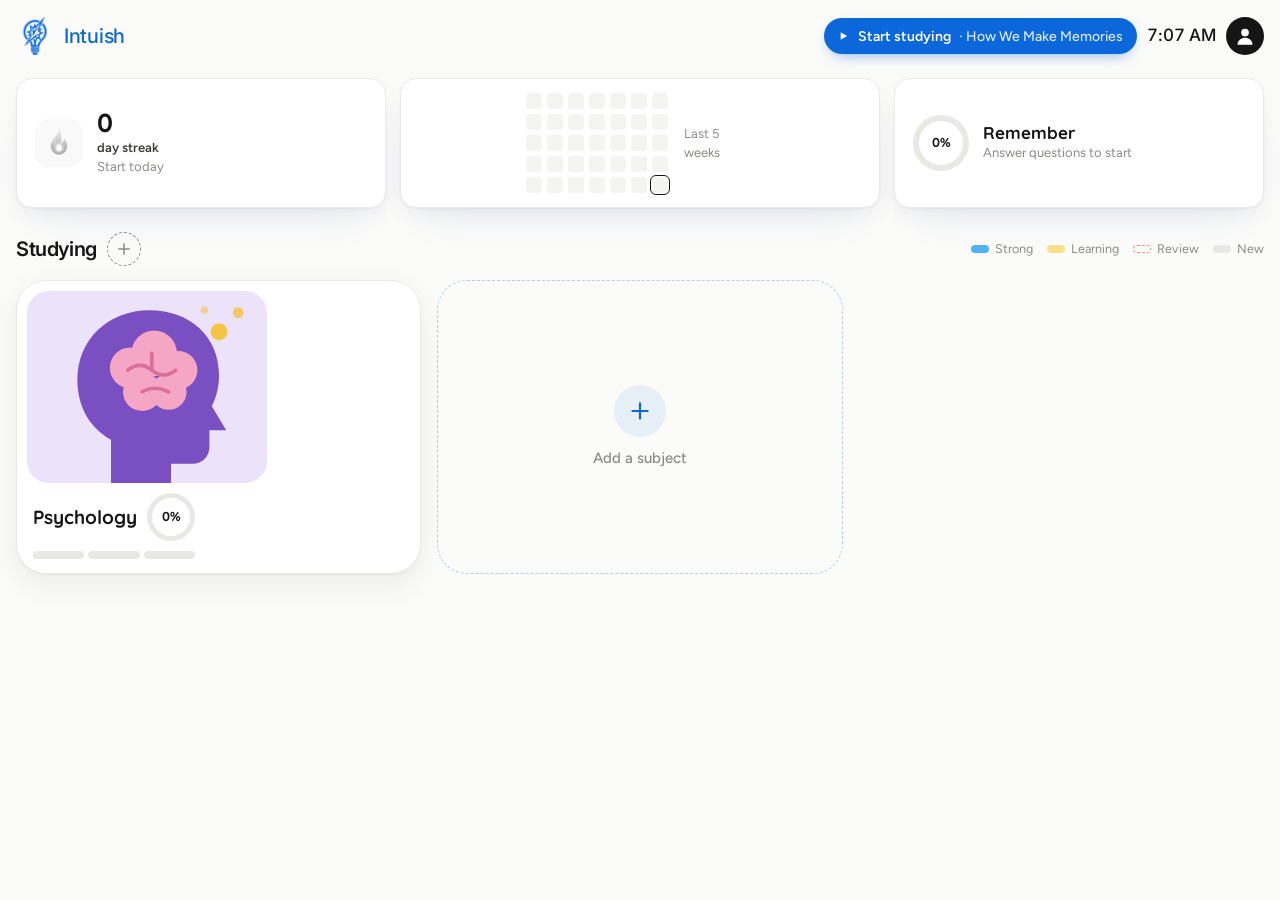
==== commit 7a6c2a94: "Resizable lesson notes; title fades and video moves up when notes are large; video controls never cl" ====
--- a/index.html
+++ b/index.html
@@ -25,13 +25,14 @@
       <div class="h-mark"><img class="logo" src="img/logo.png" alt="" width="36" height="36">Intuish</div>
       <div class="h-right">
         <a class="rem-pill" id="remPill" href="#/remember" hidden><svg width="15" height="15" viewBox="0 0 24 24" fill="none" stroke="currentColor" stroke-width="2" stroke-linecap="round" stroke-linejoin="round"><rect x="4" y="6" width="14" height="14" rx="3"/><path d="M8 3h11a2 2 0 0 1 2 2v11"/></svg>Remember <b id="remCount">0</b></a>
+        <a class="resume-pill" id="resumeBtn" href="#/" hidden><svg width="14" height="14" viewBox="0 0 24 24" fill="currentColor"><path d="M8 5.5v13l11-6.5z"/></svg><span>Resume lesson</span><b></b></a>
         <span class="h-clock" id="homeClock">--:--</span>
         <button class="avatar" id="avatarBtn" aria-label="Settings" aria-haspopup="menu">L</button>
       </div>
     </header>
     <section class="pulse" id="pulse" aria-label="Your study rhythm"></section>
     <div class="sec-h">
-      <div style="display:flex;align-items:center;gap:10px"><h3>Studying</h3><button class="addsm" id="addSubj" aria-label="Add a subject"><svg width="18" height="18" viewBox="0 0 24 24" fill="none" stroke="currentColor" stroke-width="2" stroke-linecap="round"><path d="M12 5v14M5 12h14"/></svg></button></div>
+      <div style="display:flex;align-items:center;gap:10px"><h3>Studying</h3><button class="addsm" id="addSubj" aria-label="Add a subject"><svg width="18" height="18" viewBox="0 0 24 24" fill="none" stroke="currentColor" stroke-width="2" stroke-linecap="round"><path d="M12 5v14M5 12h14"/></svg></button><button class="arrange-btn" id="arrangeBtn">Arrange</button></div>
       <div class="legend"><span><i class="sw s"></i>Strong</span><span><i class="sw l"></i>Learning</span><span><i class="sw r"></i>Review</span><span><i class="sw n"></i>New</span></div>
     </div>
     <section class="grid" id="grid"></section>
@@ -95,7 +96,7 @@
           <button id="miniExpand" aria-label="Expand video"><svg width="16" height="16" viewBox="0 0 24 24" fill="none" stroke="currentColor" stroke-width="2" stroke-linecap="round"><path d="M4 9V4h5M20 9V4h-5M4 15v5h5M20 15v5h-5"/></svg></button>
           <button id="miniDock" aria-label="Return to split view"><svg width="16" height="16" viewBox="0 0 24 24" fill="none" stroke="currentColor" stroke-width="2" stroke-linecap="round"><rect x="3" y="5" width="18" height="14" rx="3"/><path d="M12 5v14"/></svg></button>
         </div>
-        <div class="fs-top"><button class="fs-return" id="fsReturn"><svg width="18" height="18" viewBox="0 0 24 24" fill="none" stroke="currentColor" stroke-width="2" stroke-linecap="round" stroke-linejoin="round"><path d="M15 18l-6-6 6-6"/></svg>Return to Study</button><b id="fsTitle"></b></div>
+        <div class="fs-top"><button class="fs-return collapse-btn" id="fsReturn" aria-label="Collapse video" title="Collapse (Esc)"><svg width="16" height="16" viewBox="0 0 24 24" fill="none" stroke="currentColor" stroke-width="2.2" stroke-linecap="round"><path d="M6 6l12 12M18 6L6 18"/></svg>Collapse</button><b id="fsTitle"></b></div>
         <button class="fs-note-btn" id="fsNoteBtn" aria-label="Write a note" aria-expanded="false" title="Note (N)"><svg width="18" height="18" viewBox="0 0 24 24" fill="none" stroke="currentColor" stroke-width="1.8" stroke-linecap="round" stroke-linejoin="round"><path d="M4 20h4L19 9a2.8 2.8 0 0 0-4-4L4 16z"/><path d="M13.5 6.5l4 4"/></svg></button>
         <form class="fs-note" id="fsNote" hidden><input id="fsNoteText" type="text" maxlength="280" autocomplete="off" enterkeyhint="done" placeholder="Add a note about this lesson" aria-label="New note"><button class="note-add" type="submit">Add</button></form>
         <div class="frame" id="frame">
@@ -122,14 +123,16 @@
       </div>
       </div>
       <div class="doc-slot" id="docSlot" hidden></div>
+      <div class="notes-grip" id="notesGrip" role="separator" aria-orientation="horizontal" aria-label="Resize notes" tabindex="0" title="Drag to resize notes (double-tap to reset)"><span></span></div>
       <section class="notes lesson-notes" id="notes" aria-label="Notes for this lesson"></section>
     </section>
 
     <div class="divider" id="divider" role="separator" aria-orientation="vertical" aria-label="Resize video and study panels" tabindex="0" aria-valuemin="30" aria-valuemax="70" aria-valuenow="50"><span class="split-tip" id="splitTip">50 / 50</span></div>
 
     <section class="panel activity" aria-label="Study activity">
+      <div class="x-bar"><button class="collapse-btn" id="qCollapse" aria-label="Collapse questions" title="Collapse (Esc)"><svg width="16" height="16" viewBox="0 0 24 24" fill="none" stroke="currentColor" stroke-width="2.2" stroke-linecap="round"><path d="M6 6l12 12M18 6L6 18"/></svg>Collapse</button></div>
       <div class="act-head">
-        <div class="act-title"><h2 id="actTitle"></h2><span class="count" id="count"></span></div>
+        <div class="act-title"><h2 id="actTitle"></h2><span class="act-right"><span class="count" id="count"></span><button class="icon-btn q-expand" id="qExpand" aria-label="Expand questions" aria-expanded="false" title="Expand"><svg width="16" height="16" viewBox="0 0 24 24" fill="none" stroke="currentColor" stroke-width="2" stroke-linecap="round"><path d="M4 9V4h5M20 9V4h-5M4 15v5h5M20 15v5h-5"/></svg></button></span></div>
         <div class="dots" id="dots"></div>
       </div>
       <div class="act-body" id="actBody"></div>
--- a/css/app.css
+++ b/css/app.css
@@ -445,3 +445,169 @@
 .pc-streak.warm .flame{filter:grayscale(.35) opacity(.8);background:radial-gradient(circle at 50% 62%,rgba(59,189,254,.14),rgba(12,104,218,.04) 60%,transparent 78%)}
 .pc-streak.out .flame{filter:grayscale(1) opacity(.3)}
 @media (prefers-reduced-motion: reduce){.opt.spark,.opt.spark::after,.teach-ring .fill{animation:none}.teach-ring .fill{stroke-dashoffset:0}}
+.src-limits{margin:2px 0 0;font-size:12.5px;font-variant-numeric:tabular-nums}
+.sort-bar{display:flex;align-items:center;gap:12px;flex-wrap:wrap;padding:12px 16px;border-radius:16px;background:var(--soft);font-size:14px}
+.sort-bar > span{flex:1;min-width:200px}
+.sort-left{flex-basis:100%;display:flex;flex-direction:column;gap:8px;margin-top:4px}
+.sort-row{display:flex;align-items:center;gap:10px;padding:8px 10px;border-radius:12px;background:var(--surface);border:1px solid var(--line)}
+.sort-row b{flex:1;min-width:0;font-weight:600;font-size:14px;overflow:hidden;text-overflow:ellipsis;white-space:nowrap}
+.sort-row select{font:inherit;font-size:14px;max-width:48%;padding:6px 8px;border-radius:10px;border:1px solid var(--line);background:transparent;color:inherit}
+/* ===== Theme tokens for notes and answer feedback (light first, dark below; not a plain inversion) ===== */
+:root{
+  --note-field:#F2F5FA; --note-field-line:#DCE3EC; --note-inset:#F5F7FA; --note-chip:#EDF1F6;
+  --note-line:#E1E5EB; --note-ico:#5F6670; --note-ph:#737A83; --note-tag:#0C68DA;
+  --note-glass:rgba(255,255,255,.95); --note-glass-ink:#151515; --note-glass-ph:#6E747C;
+  --danger-ink:#B3261E; --danger-soft:#FBE4E1;
+  --ok:#1E8E4E; --ok-soft:#EAF6EE; --ok-ink:#16693A;
+  --bad:#D0342C; --bad-soft:#FDEDEB; --bad-ink:#A8261F;
+}
+@media (prefers-color-scheme:dark){
+  :root:not([data-theme="light"]){
+    --note-field:#1D1F23; --note-field-line:#33373E; --note-inset:#1F2125; --note-chip:#26292E;
+    --note-line:#30333A; --note-ico:#A9AEB6; --note-ph:#8D929A; --note-tag:#6CB4FF;
+    --note-glass:rgba(30,31,35,.95); --note-glass-ink:#F1F1EE; --note-glass-ph:#9A9FA7;
+    --danger-ink:#FF9A8F; --danger-soft:rgba(255,120,105,.14);
+    --ok:#43C77E; --ok-soft:rgba(67,199,126,.12); --ok-ink:#7FE0A8;
+    --bad:#FF6B61; --bad-soft:rgba(255,107,97,.12); --bad-ink:#FF9C94;
+  }
+}
+:root[data-theme="dark"]{
+  --note-field:#1D1F23; --note-field-line:#33373E; --note-inset:#1F2125; --note-chip:#26292E;
+  --note-line:#30333A; --note-ico:#A9AEB6; --note-ph:#8D929A; --note-tag:#6CB4FF;
+  --note-glass:rgba(30,31,35,.95); --note-glass-ink:#F1F1EE; --note-glass-ph:#9A9FA7;
+  --danger-ink:#FF9A8F; --danger-soft:rgba(255,120,105,.14);
+  --ok:#43C77E; --ok-soft:rgba(67,199,126,.12); --ok-ink:#7FE0A8;
+  --bad:#FF6B61; --bad-soft:rgba(255,107,97,.12); --bad-ink:#FF9C94;
+}
+/* Notes: field, cards and buttons all come from the tokens above */
+.note-line{background:var(--note-field);border-color:var(--note-field-line)}
+.note-line:focus-within{background:var(--surface);border-color:var(--accent);box-shadow:0 0 0 4px color-mix(in srgb,var(--accent) 18%,transparent)}
+.note-line input,.note-new textarea{color:var(--ink)}
+.note-line input::placeholder,.note-new textarea::placeholder{color:var(--note-ph)}
+.note-new{border-color:color-mix(in srgb,var(--accent) 45%,transparent)}
+.note{border-color:var(--note-line)}
+.note-x{color:var(--note-ico)}
+.note-tag{color:var(--note-tag)}
+.notes-act,.notes-act .linkish{color:var(--note-ico)}
+.notes-act .linkish:hover{color:var(--accent)}
+.lesson-notes{border-top-color:var(--note-line)}
+.lesson-notes .notes-head h3{color:var(--ink)}
+.nl-item{border-color:var(--note-line)}
+.nl-notes li{background:var(--note-inset)}
+.nl-btn{background:var(--note-chip);color:var(--ink)}
+.nl-btn:hover{background:color-mix(in srgb,var(--accent) 14%,transparent);color:var(--note-tag)}
+.nl-btn.danger{color:var(--danger-ink)}
+.nl-btn.danger:hover,.nl-btn.sure{background:var(--danger-soft);color:var(--danger-ink)}
+.nl-time,.nl-name span{color:var(--note-ph)}
+.stage.expanded .fs-note:not([hidden]){background:var(--note-glass)}
+.fs-note input{color:var(--note-glass-ink)}
+.fs-note input::placeholder{color:var(--note-glass-ph)}
+/* Answer feedback: wrong pick = red outline, correct answer = green outline */
+.opt .opt-t{display:flex;flex-direction:column;gap:2px;min-width:0}
+.opt-tag{font-size:12px;font-weight:700;letter-spacing:.02em}
+.opt.right,.opt.wrong{border-width:2px;border-style:solid;color:var(--ink);opacity:1}
+.opt.right{border-color:var(--ok);background:var(--ok-soft)}
+.opt.right .k{background:var(--ok);color:#fff;border:0}
+.opt.right .mark,.opt.right .opt-tag{color:var(--ok-ink)}
+.opt.wrong{border-color:var(--bad);background:var(--bad-soft)}
+.opt.wrong .k{background:var(--bad);color:#fff;border:0}
+.opt.wrong .mark,.opt.wrong .opt-tag{color:var(--bad-ink)}
+.opt[disabled]:not(.right):not(.wrong){opacity:.6}
+.feedback.bad{border-color:color-mix(in srgb,var(--bad) 35%,transparent)}
+.feedback.bad h3{color:var(--bad-ink)}
+/* Expanded views share one control: X Collapse, top left, returns to where you were */
+.collapse-btn{display:inline-flex;align-items:center;gap:8px;height:40px;padding:0 16px 0 12px;border-radius:999px;font-weight:600;font-size:14px;background:var(--soft);color:var(--ink)}
+.collapse-btn:hover{background:var(--soft-2)}
+.fs-return.collapse-btn{background:rgba(255,255,255,.14);color:#fff}
+.fs-return.collapse-btn:hover{background:rgba(255,255,255,.24)}
+.act-right{display:inline-flex;align-items:center;gap:8px}
+.q-expand{width:32px;height:32px;color:var(--note-ico)}
+.q-expand:hover{color:var(--ink)}
+.x-bar{display:none}
+.stage.q-expanded{grid-template-columns:minmax(0,1fr) !important}
+.stage.q-expanded .divider{display:none}
+.stage.q-expanded:not(.mini) .lesson{display:none !important}
+.stage.q-expanded.mini .lesson{position:absolute;width:0;height:0;padding:0;border:0;overflow:visible;backdrop-filter:none;-webkit-backdrop-filter:none;transform:none;filter:none;contain:none}
+.stage.q-expanded.mini .lesson > :not(.player-slot){display:none}
+.stage.q-expanded .activity{display:flex !important;grid-column:1/-1;width:min(860px,100%);justify-self:center}
+.stage.q-expanded .x-bar{display:flex;padding:16px 24px 0}
+@media (max-width:760px){.stage.q-expanded .x-bar{padding:12px 16px 0}}
+/* the glass blur made the (zero-width) lesson panel the mini player's frame, pushing it off screen */
+.stage.mini .lesson{backdrop-filter:none;-webkit-backdrop-filter:none;transform:none;filter:none;contain:none;background:none;box-shadow:none}
+/* AI verdict on written answers */
+.ai-v{text-align:left;align-items:flex-start;display:flex;flex-direction:column;gap:4px;padding:10px 12px;border-radius:12px;background:var(--soft);font-size:14.5px;color:var(--ink-2)}
+.ai-v b{font-family:var(--display);font-size:17px;color:var(--ink)}
+.ai-v.right{background:var(--ok-soft);border:1.5px solid var(--ok)}.ai-v.right b{color:var(--ok-ink)}
+.ai-v.wrong{background:var(--bad-soft);border:1.5px solid var(--bad)}.ai-v.wrong b{color:var(--bad-ink)}
+.ai-v.partly{background:color-mix(in srgb,#F2B544 14%,transparent);border:1.5px solid #E0A22A}.ai-v.partly b{color:#9A6708}
+@media (prefers-color-scheme:dark){:root:not([data-theme="light"]) .ai-v.partly b{color:#F5C866}}
+:root[data-theme="dark"] .ai-v.partly b{color:#F5C866}
+.ai-v.checking{flex-direction:row;align-items:center;gap:10px}
+.ai-dot{width:10px;height:10px;border-radius:50%;background:var(--accent);animation:aiPulse 1s ease-in-out infinite alternate}
+@keyframes aiPulse{from{opacity:.3;transform:scale(.8)}to{opacity:1;transform:none}}
+@media (prefers-reduced-motion:reduce){.ai-dot{animation:none}}
+.ai-steps{margin:0;padding-left:20px;display:flex;flex-direction:column;gap:6px;font-size:14.5px;color:var(--ink-2)}
+.ai-steps a{color:var(--note-tag)}
+#aiKey{font:inherit;font-size:15px;padding:10px 12px;border-radius:12px;border:1.5px solid var(--line);background:var(--surface);color:var(--ink)}
+.ai-done{display:flex;align-items:center;gap:14px;padding:14px 16px;border-radius:16px;background:var(--ok-soft);border:1.5px solid var(--ok)}
+.ai-done div{display:flex;flex-direction:column;gap:2px}
+.ai-done b{font-family:var(--display);font-size:20px;color:var(--ok-ink)}
+.ai-done span:not(.ai-check){font-size:14.5px;color:var(--ink-2)}
+.ai-check{flex:none;width:48px;height:48px;border-radius:50%;display:grid;place-items:center;background:var(--ok);color:#fff;animation:aiDone .45s cubic-bezier(.2,.9,.3,1.3) both}
+@keyframes aiDone{from{transform:scale(.4);opacity:0}to{transform:none;opacity:1}}
+@media (prefers-reduced-motion:reduce){.ai-check{animation:none}}
+/* Scrolling stays straight and inside the frame: no sideways drift, no rubber-banding past the edges */
+html,body{overscroll-behavior:none}
+.h-panel,.sheet,.act-body,.panel.lesson,.rv,.rem-main{overflow-x:hidden;overscroll-behavior:contain;touch-action:pan-y}
+.notes-list,.rail{touch-action:pan-x pan-y;overscroll-behavior-x:contain}
+.h-panel > *,.sheet > *{min-width:0;max-width:100%}
+.sort-row{min-width:0;max-width:100%;overflow:hidden}
+.sort-row select{flex:0 1 45%;min-width:0}
+/* Connected check on each source */
+.conn{flex:none;display:inline-grid;place-items:center;width:20px;height:20px;border-radius:50%;margin-left:8px;vertical-align:middle;font-size:13px;font-weight:800;line-height:1}
+.conn.ok{background:var(--ok);color:#fff}
+.conn.bad{background:var(--bad);color:#fff;cursor:pointer;box-shadow:0 0 0 4px var(--bad-soft)}
+.conn.wait{border:2px solid var(--line);border-top-color:var(--muted);animation:connSpin 1s linear infinite}
+@keyframes connSpin{to{transform:rotate(360deg)}}
+@media (prefers-reduced-motion:reduce){.conn.wait{animation:none}}
+.vmeta{align-items:center}
+.vmeta > div{flex:1;min-width:0}
+.tr-t b{display:inline-flex;align-items:center}
+/* Arrange subjects */
+.arrange-btn{height:30px;padding:0 12px;border-radius:999px;font-size:13.5px;font-weight:600;color:var(--ink-2);background:var(--soft)}
+.arrange-btn.on{background:var(--accent);color:#fff}
+#grid.arranging .tile{cursor:grab;touch-action:none;user-select:none;-webkit-user-select:none;outline:2px dashed color-mix(in srgb,var(--accent) 45%,transparent);outline-offset:3px}
+#grid.arranging .tile *{pointer-events:none}
+.tile-hole{opacity:.25}
+.tile-ghost{position:fixed;z-index:90;pointer-events:none;transform:scale(1.04) rotate(-1deg);box-shadow:var(--shadow-float);opacity:.95;margin:0}
+/* Resume lesson */
+.resume-pill{display:inline-flex;align-items:center;gap:8px;height:36px;max-width:min(360px,38vw);padding:0 14px 0 12px;border-radius:999px;background:var(--accent);color:#fff;font-size:14px;font-weight:600;text-decoration:none;box-shadow:0 6px 16px -8px color-mix(in srgb,var(--accent) 70%,transparent)}
+.resume-pill b{font-weight:500;opacity:.85;white-space:nowrap;overflow:hidden;text-overflow:ellipsis;min-width:0}
+.resume-pill b::before{content:"· "}
+@media (max-width:700px){.resume-pill b{display:none}}
+.resume-bar{display:flex;align-items:center;gap:12px;padding:12px 14px;border-radius:18px;background:color-mix(in srgb,var(--accent) 9%,var(--surface));border:1px solid color-mix(in srgb,var(--accent) 25%,transparent);color:var(--ink);text-decoration:none}
+.rs-ico{flex:none;width:36px;height:36px;border-radius:50%;display:grid;place-items:center;background:var(--accent);color:#fff}
+.rs-t{flex:1;min-width:0;display:flex;flex-direction:column;gap:1px}
+.rs-t small{font-size:12.5px;color:var(--muted)}
+.rs-t b{font-weight:600;white-space:nowrap;overflow:hidden;text-overflow:ellipsis}
+.resume-pill span{flex:none;white-space:nowrap}.resume-pill svg{flex:none}
+.p-head-r{display:flex;align-items:center;gap:10px;align-self:start;min-width:0}
+.p-head-r .resume-pill{max-width:min(300px,34vw)}
+@media (max-width:700px){.p-head-r .resume-pill span{display:none}.p-head-r .resume-pill{padding:0 12px}}
+.short-ans{width:100%;height:48px;border:1.5px solid var(--line);border-radius:var(--r-md);padding:0 16px;font:inherit;font-size:16px;background:var(--surface);color:var(--ink)}
+.short-ans:focus{border-color:var(--ink);outline:none}
+/* Resizable notes + controls that never clip */
+.stage:not(.mini):not(.expanded) .player{width:100%}
+.stage:not(.mini):not(.expanded) .player .frame{width:min(100%,calc((100cqh - 54px) * 16 / 9));margin-inline:auto}
+.stage:not(.mini):not(.expanded) .player .controls{width:100%;min-width:0}
+.stage:not(.mini):not(.expanded) .player .scrub{min-width:40px;flex:1 1 60px}
+@container (max-width:360px){ .player-slot .time{display:none} }
+.notes-grip{flex:none;height:14px;margin:-6px 0 -8px;display:flex;align-items:center;justify-content:center;cursor:row-resize;touch-action:none}
+.notes-grip span{width:44px;height:5px;border-radius:3px;background:var(--line);transition:background .15s,width .15s}
+.notes-grip:hover span,.notes-grip.on span,.notes-grip:focus-visible span{background:var(--muted);width:56px}
+.stage.expanded .notes-grip,.stage.mini .notes-grip,.stage.doc .notes-grip{display:none}
+.lesson .lesson-head,.lesson > h1{transition:opacity .25s ease,max-height .3s ease,margin .3s ease;max-height:240px}
+.stage:not(.mini):not(.expanded) .lesson.notes-sized .player-slot{flex:100 1 0;height:auto;min-height:110px;max-height:calc(100cqw * 9 / 16 + 54px)}
+.stage:not(.mini):not(.expanded):not(.doc) .lesson.notes-sized .lesson-notes{flex:1 0 var(--notes-h);min-height:0}
+.lesson.notes-big .lesson-head,.lesson.notes-big > h1{opacity:0;max-height:0;margin-bottom:-12px;overflow:hidden;pointer-events:none}
+@media (prefers-reduced-motion:reduce){.lesson .lesson-head,.lesson > h1{transition:none}}
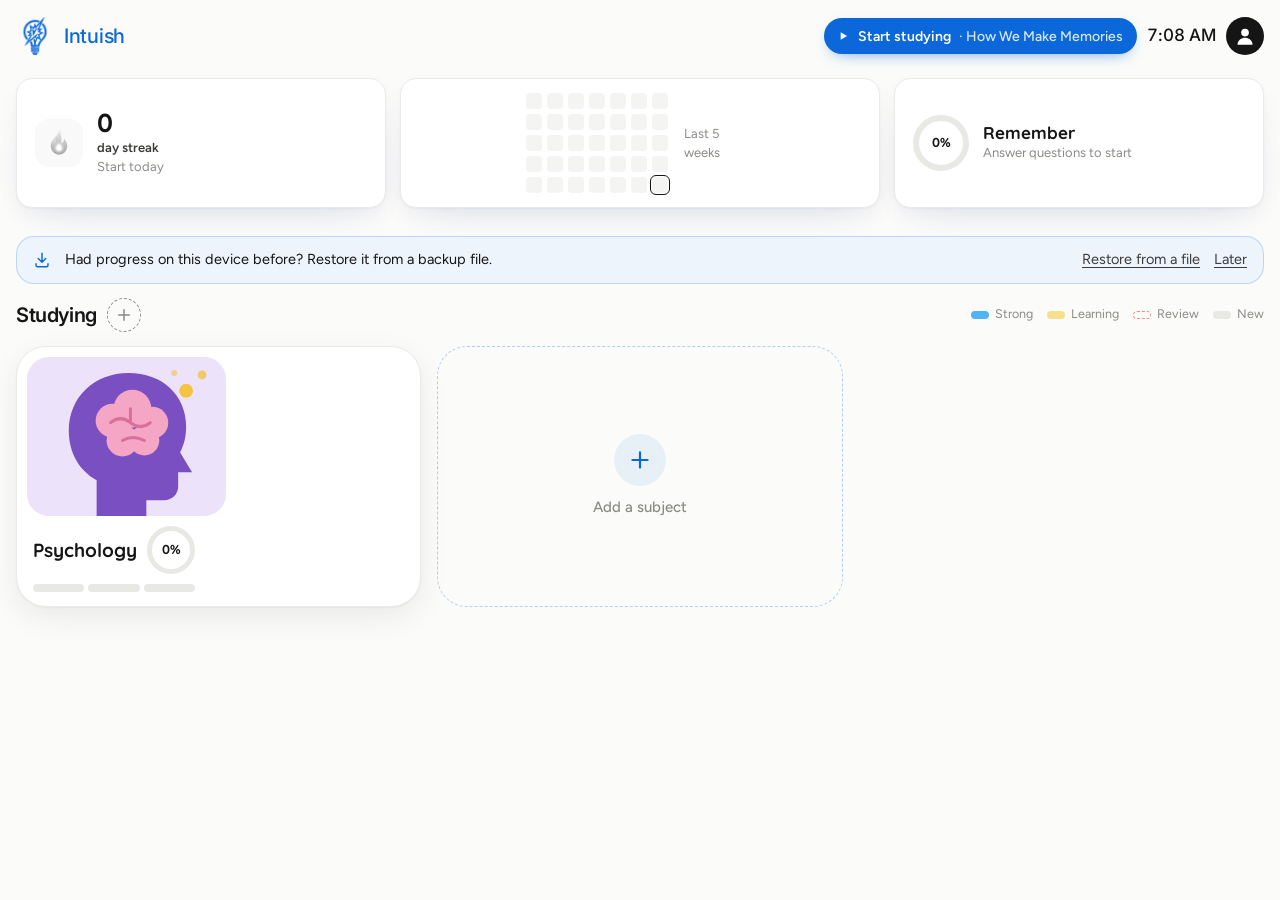
==== commit fe255dab: "Keep progress safe: ask for persistent storage, backup files through the share sheet with a Home rem" ====
--- a/index.html
+++ b/index.html
@@ -31,6 +31,7 @@
       </div>
     </header>
     <section class="pulse" id="pulse" aria-label="Your study rhythm"></section>
+    <div class="bk-bar" id="bkBar" hidden><svg width="18" height="18" viewBox="0 0 24 24" fill="none" stroke="currentColor" stroke-width="1.9" stroke-linecap="round" stroke-linejoin="round"><path d="M12 3v12M7 10l5 5 5-5"/><path d="M4 17v2a2 2 0 0 0 2 2h12a2 2 0 0 0 2-2v-2"/></svg><span id="bkText"></span><button class="act h-primary" id="bkGo"></button><label class="linkish" id="bkRestoreL" for="bkRestore" hidden>Restore from a file</label><input type="file" id="bkRestore" accept=".json,application/json" hidden><button class="linkish" id="bkLater">Later</button></div>
     <div class="sec-h">
       <div style="display:flex;align-items:center;gap:10px"><h3>Studying</h3><button class="addsm" id="addSubj" aria-label="Add a subject"><svg width="18" height="18" viewBox="0 0 24 24" fill="none" stroke="currentColor" stroke-width="2" stroke-linecap="round"><path d="M12 5v14M5 12h14"/></svg></button><button class="arrange-btn" id="arrangeBtn">Arrange</button></div>
       <div class="legend"><span><i class="sw s"></i>Strong</span><span><i class="sw l"></i>Learning</span><span><i class="sw r"></i>Review</span><span><i class="sw n"></i>New</span></div>
@@ -98,6 +99,7 @@
         </div>
         <div class="fs-top"><button class="fs-return collapse-btn" id="fsReturn" aria-label="Collapse video" title="Collapse (Esc)"><svg width="16" height="16" viewBox="0 0 24 24" fill="none" stroke="currentColor" stroke-width="2.2" stroke-linecap="round"><path d="M6 6l12 12M18 6L6 18"/></svg>Collapse</button><b id="fsTitle"></b></div>
         <button class="fs-note-btn" id="fsNoteBtn" aria-label="Write a note" aria-expanded="false" title="Note (N)"><svg width="18" height="18" viewBox="0 0 24 24" fill="none" stroke="currentColor" stroke-width="1.8" stroke-linecap="round" stroke-linejoin="round"><path d="M4 20h4L19 9a2.8 2.8 0 0 0-4-4L4 16z"/><path d="M13.5 6.5l4 4"/></svg></button>
+        <button class="fs-cap-btn" id="fsCapBtn" aria-label="Capture what's on screen into your notes" title="Capture to notes (C)"><svg width="18" height="18" viewBox="0 0 24 24" fill="none" stroke="currentColor" stroke-width="1.8" stroke-linecap="round" stroke-linejoin="round"><path d="M4 8V6a2 2 0 0 1 2-2h2M16 4h2a2 2 0 0 1 2 2v2M20 16v2a2 2 0 0 1-2 2h-2M8 20H6a2 2 0 0 1-2-2v-2"/><path d="M8 10h8M8 14h5"/></svg></button>
         <form class="fs-note" id="fsNote" hidden><input id="fsNoteText" type="text" maxlength="280" autocomplete="off" enterkeyhint="done" placeholder="Add a note about this lesson" aria-label="New note"><button class="note-add" type="submit">Add</button></form>
         <div class="frame" id="frame">
           <div class="yt-host"><div id="yt"></div></div>
@@ -115,6 +117,7 @@
             <button class="ctl" id="muteBtn" aria-label="Mute"></button>
             <input id="vol" type="range" min="0" max="100" value="80" aria-label="Volume">
           </div>
+          <button class="ctl hide-mini cap-btn" id="capBtn" aria-label="Capture what's on screen into your notes" title="Capture to notes (C)"><svg width="18" height="18" viewBox="0 0 24 24" fill="none" stroke="currentColor" stroke-width="1.8" stroke-linecap="round" stroke-linejoin="round"><path d="M4 8V6a2 2 0 0 1 2-2h2M16 4h2a2 2 0 0 1 2 2v2M20 16v2a2 2 0 0 1-2 2h-2M8 20H6a2 2 0 0 1-2-2v-2"/><path d="M8 10h8M8 14h5"/></svg></button>
           <button class="ctl hide-mini" id="speedBtn" aria-label="Playback speed">1×</button>
           <button class="ctl hide-mini expand-btn" id="expandBtn" aria-label="Expand video"><svg width="18" height="18" viewBox="0 0 24 24" fill="none" stroke="currentColor" stroke-width="2" stroke-linecap="round"><path d="M4 9V4h5M20 9V4h-5M4 15v5h5M20 15v5h-5"/></svg><span>Expand</span></button>
           <button class="ctl fs-exit" id="fsExit" aria-label="Exit full screen"><svg width="20" height="20" viewBox="0 0 24 24" fill="none" stroke="currentColor" stroke-width="2" stroke-linecap="round"><path d="M9 4v5H4M15 4v5h5M9 20v-5H4M15 20v-5h5"/></svg></button>
--- a/css/app.css
+++ b/css/app.css
@@ -611,3 +611,20 @@
 .stage:not(.mini):not(.expanded):not(.doc) .lesson.notes-sized .lesson-notes{flex:1 0 var(--notes-h);min-height:0}
 .lesson.notes-big .lesson-head,.lesson.notes-big > h1{opacity:0;max-height:0;margin-bottom:-12px;overflow:hidden;pointer-events:none}
 @media (prefers-reduced-motion:reduce){.lesson .lesson-head,.lesson > h1{transition:none}}
+/* Capture to notes */
+.fs-cap-btn{display:none}
+.stage.expanded .fs-cap-btn{display:grid;place-items:center;position:absolute;z-index:5;right:max(24px,env(safe-area-inset-right,0px));bottom:calc(max(20px,env(safe-area-inset-bottom,0px)) + 130px);width:40px;height:40px;border-radius:50%;background:rgba(255,255,255,.1);color:rgba(255,255,255,.55);backdrop-filter:blur(6px);-webkit-backdrop-filter:blur(6px);transition:opacity .25s,background .15s,color .15s}
+.stage.expanded .fs-cap-btn:hover{background:rgba(255,255,255,.2);color:#fff}
+.stage.expanded .player.idle:not(.noting) .fs-cap-btn{opacity:.35}
+.cap-btn.busy,.fs-cap-btn.busy{pointer-events:none;animation:capPulse 1.1s ease-in-out infinite}
+.stage.expanded .fs-cap-btn.busy{background:var(--accent);color:#fff;opacity:1}
+@keyframes capPulse{50%{opacity:.45}}
+@media (prefers-reduced-motion:reduce){.cap-btn.busy,.fs-cap-btn.busy{animation:none;opacity:.6}}
+@container (max-width:360px){ .player-slot .cap-btn{display:none} }
+.stage.expanded .controls .cap-btn{display:none}
+/* Backup reminder on Home */
+.bk-bar{display:flex;align-items:center;flex-wrap:wrap;gap:10px 14px;padding:12px 16px;margin-top:4px;border-radius:18px;background:color-mix(in srgb,var(--accent) 7%,var(--surface));border:1px solid color-mix(in srgb,var(--accent) 22%,transparent);color:var(--ink);font-size:14.5px}
+.bk-bar svg{flex:none;color:var(--accent)}
+.bk-bar span{flex:1 1 220px;min-width:0}
+.bk-bar .act{height:36px;padding:0 16px}
+.bk-bar label.linkish{cursor:pointer}
